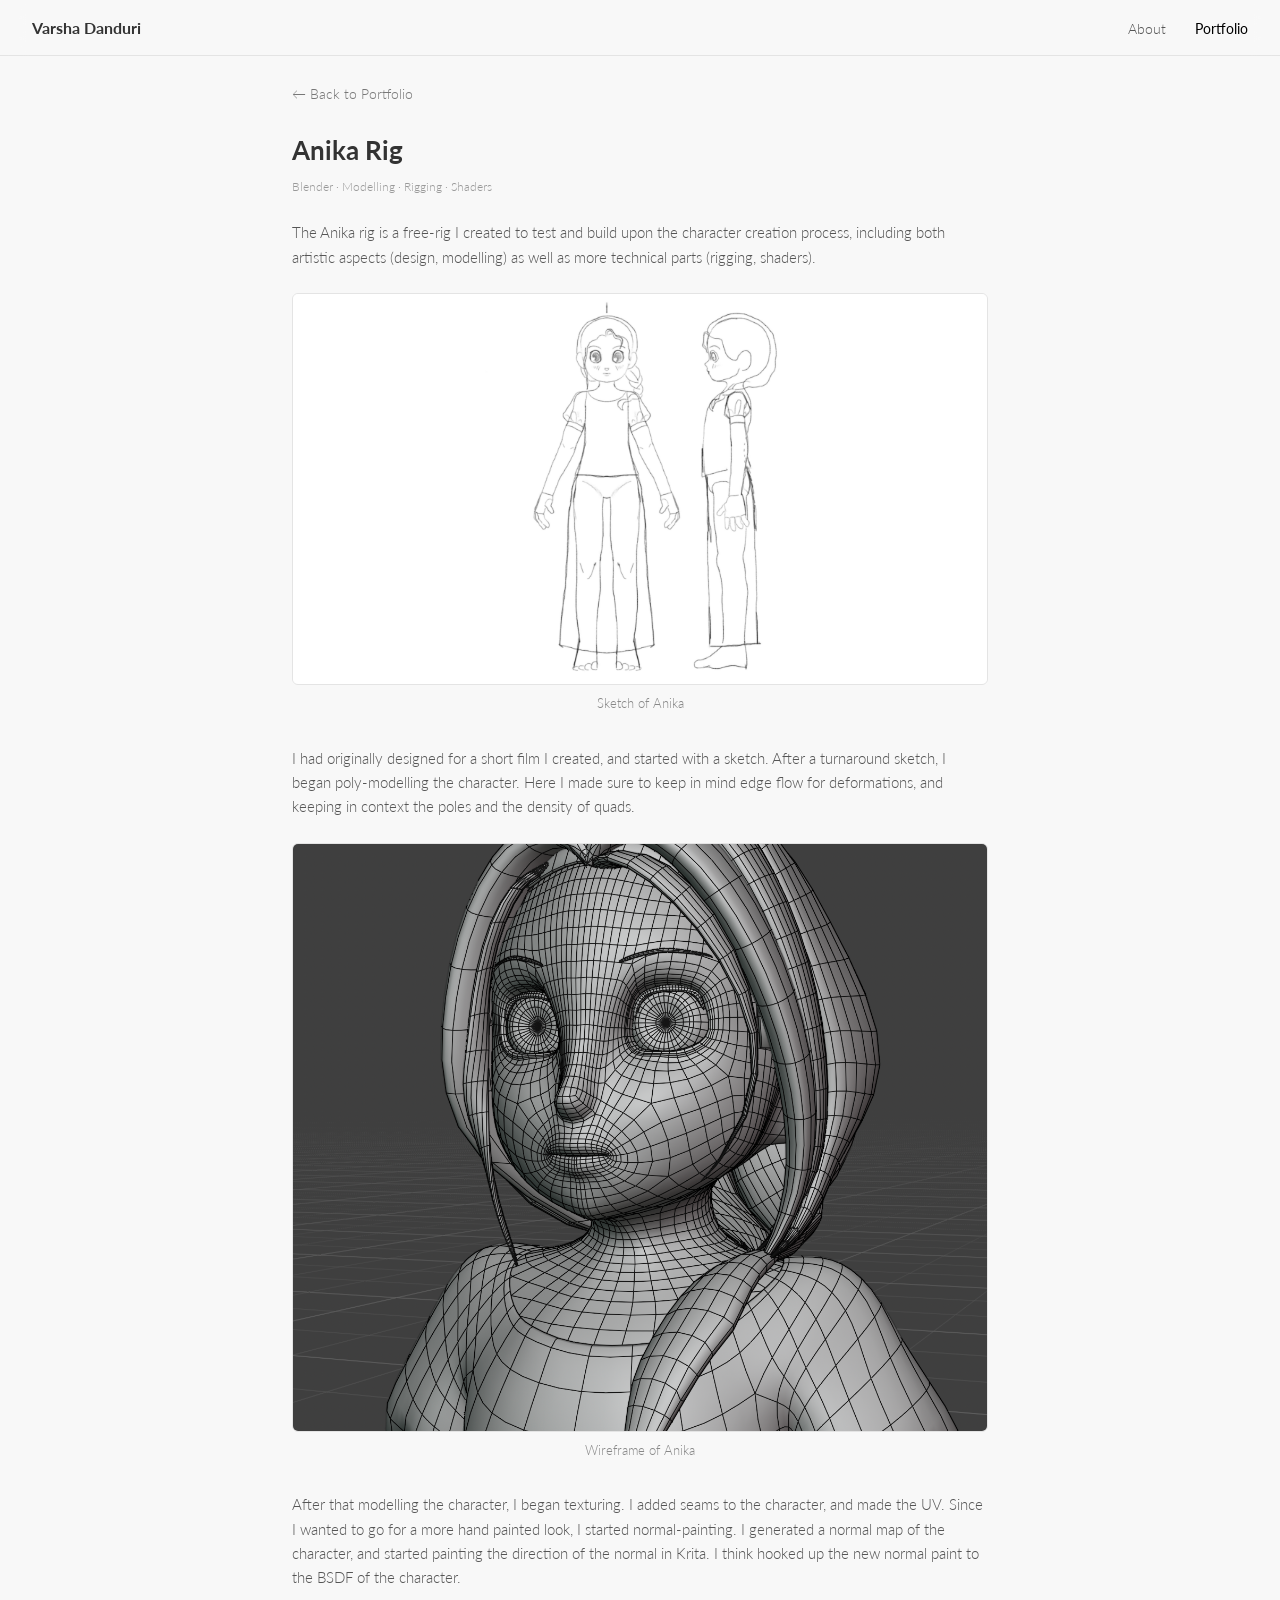
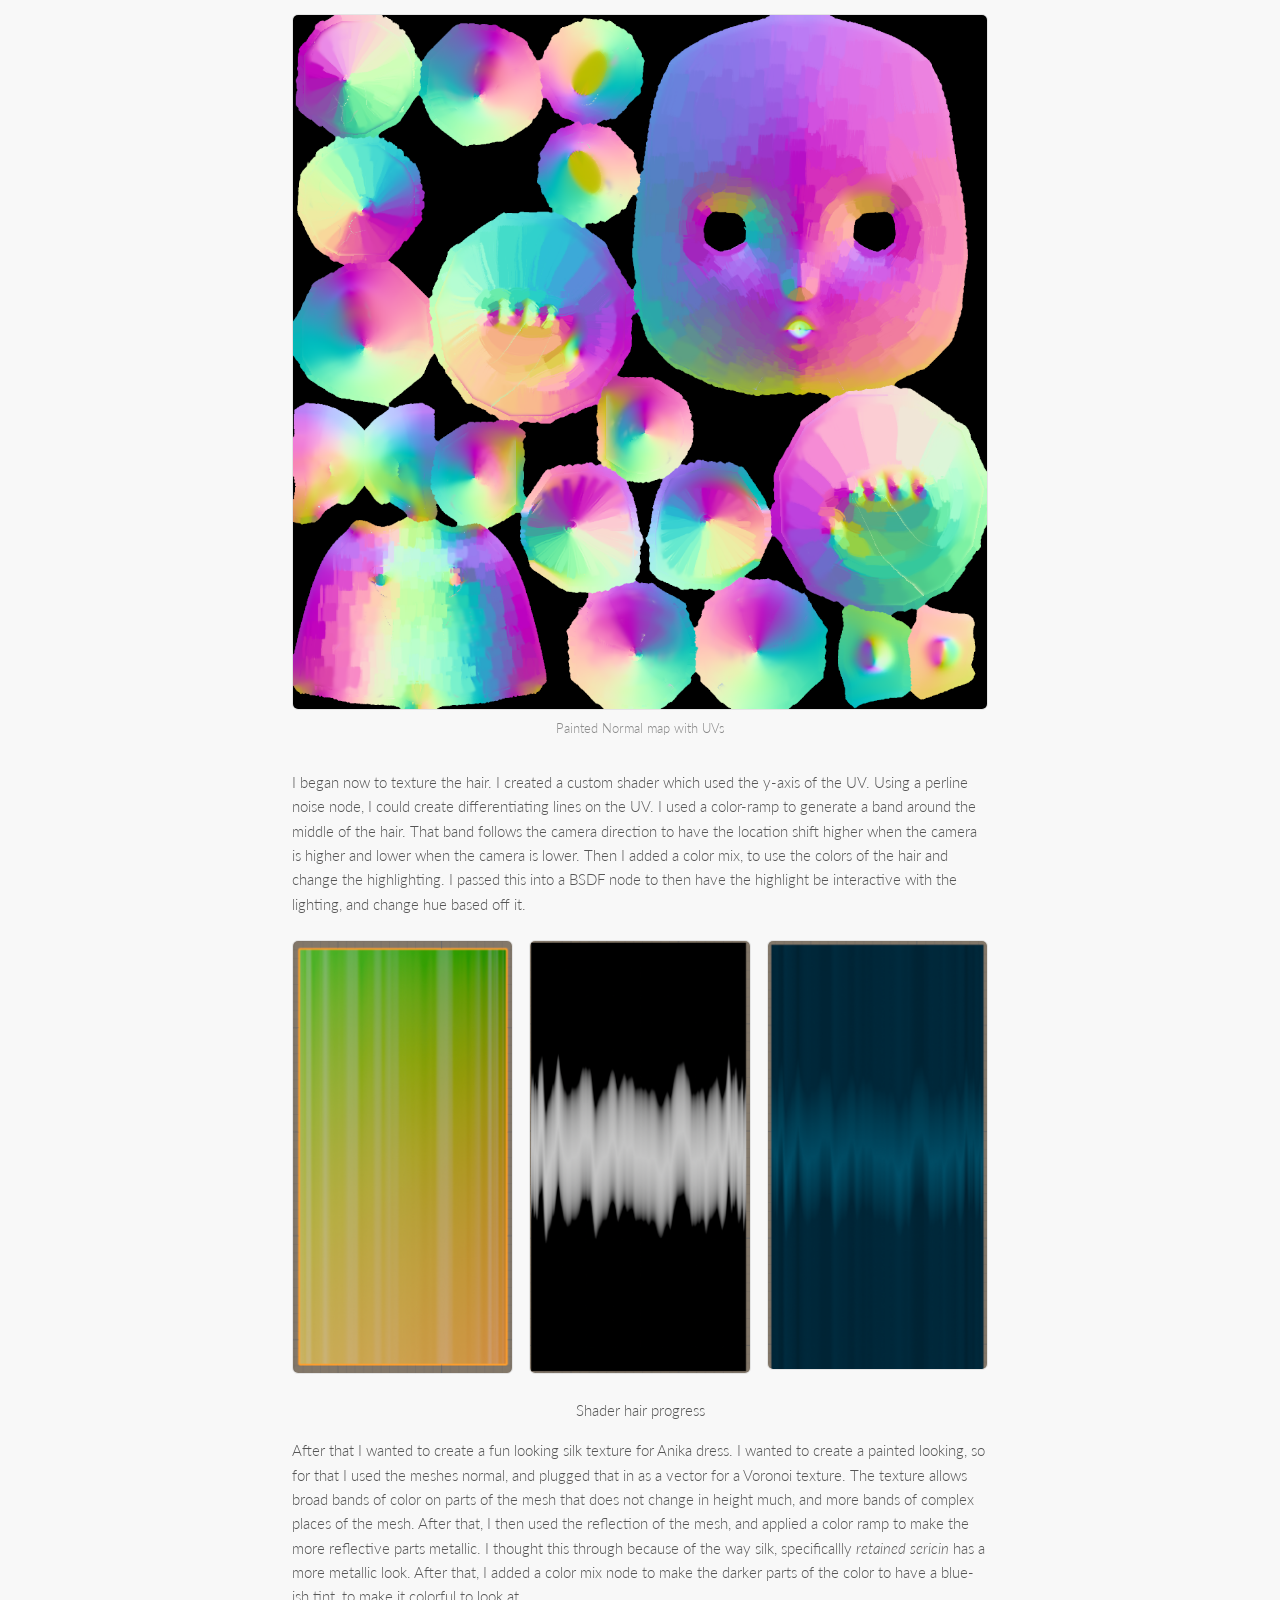
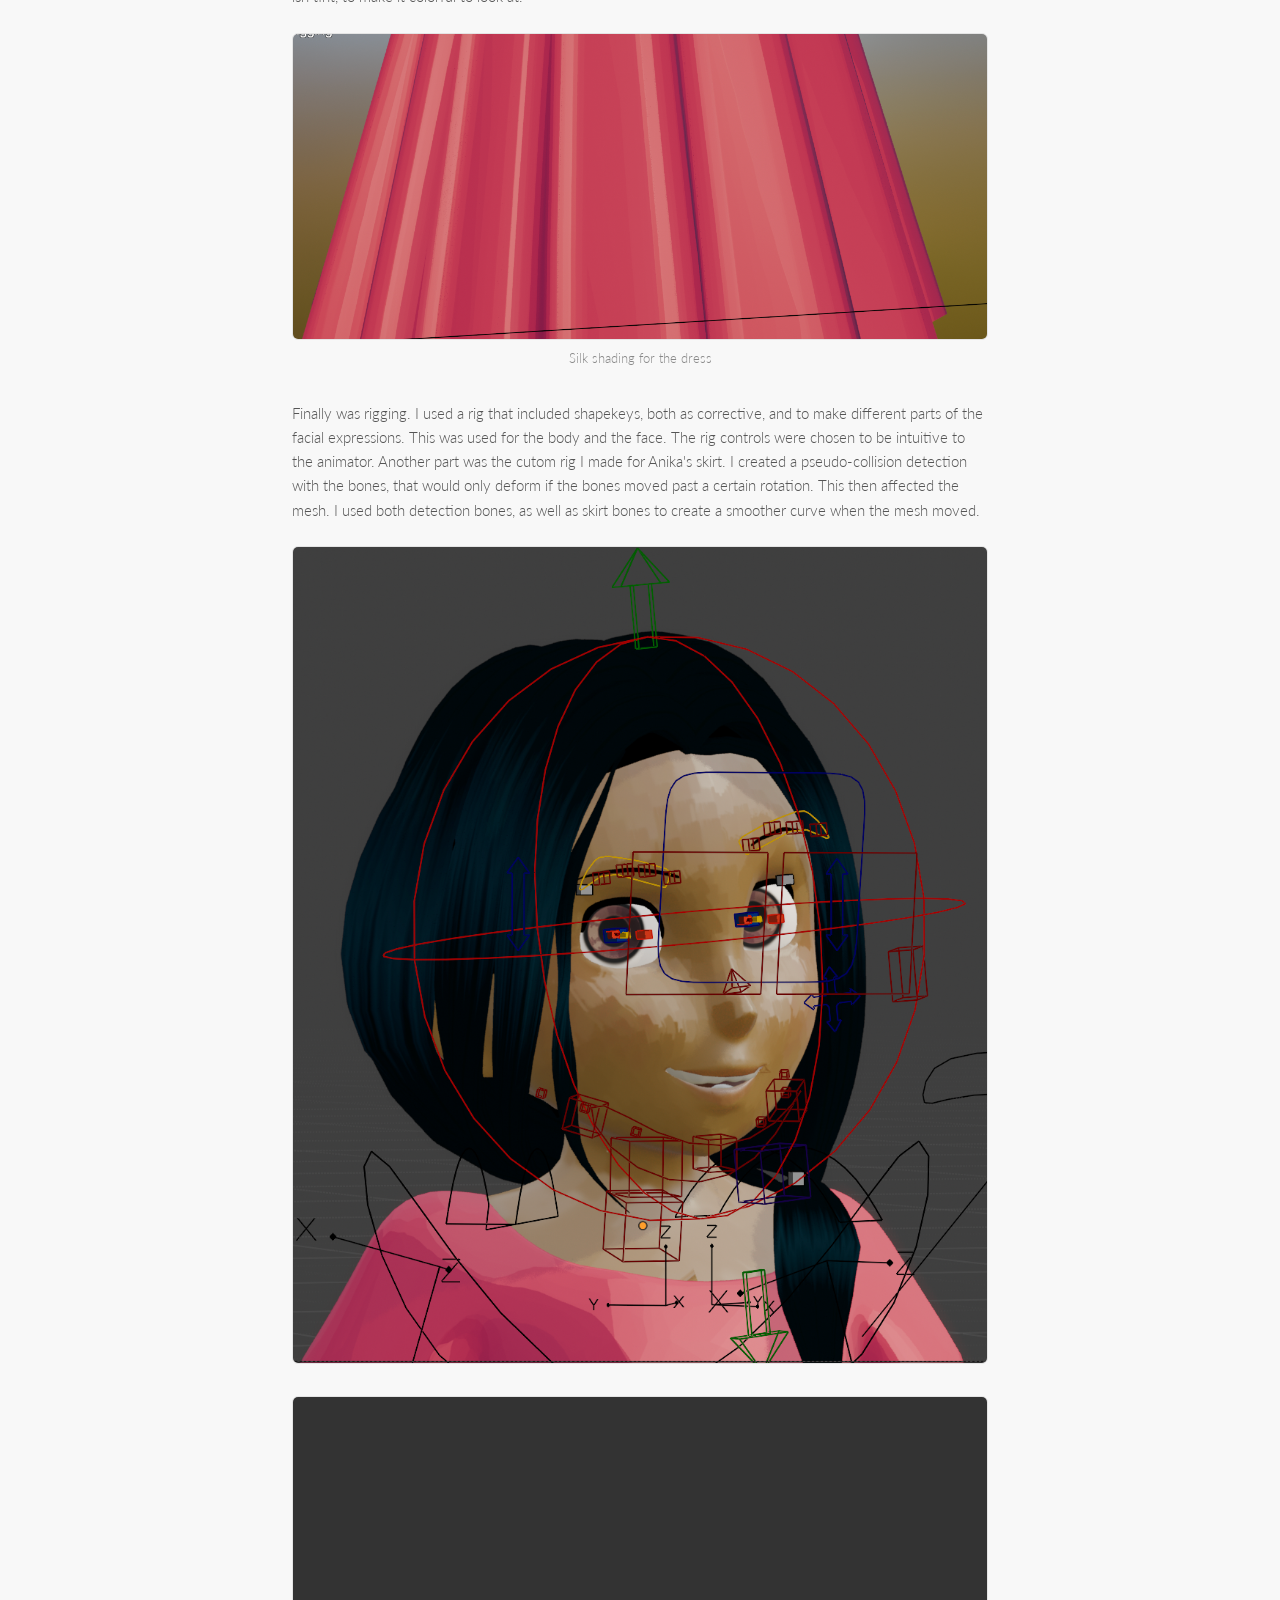
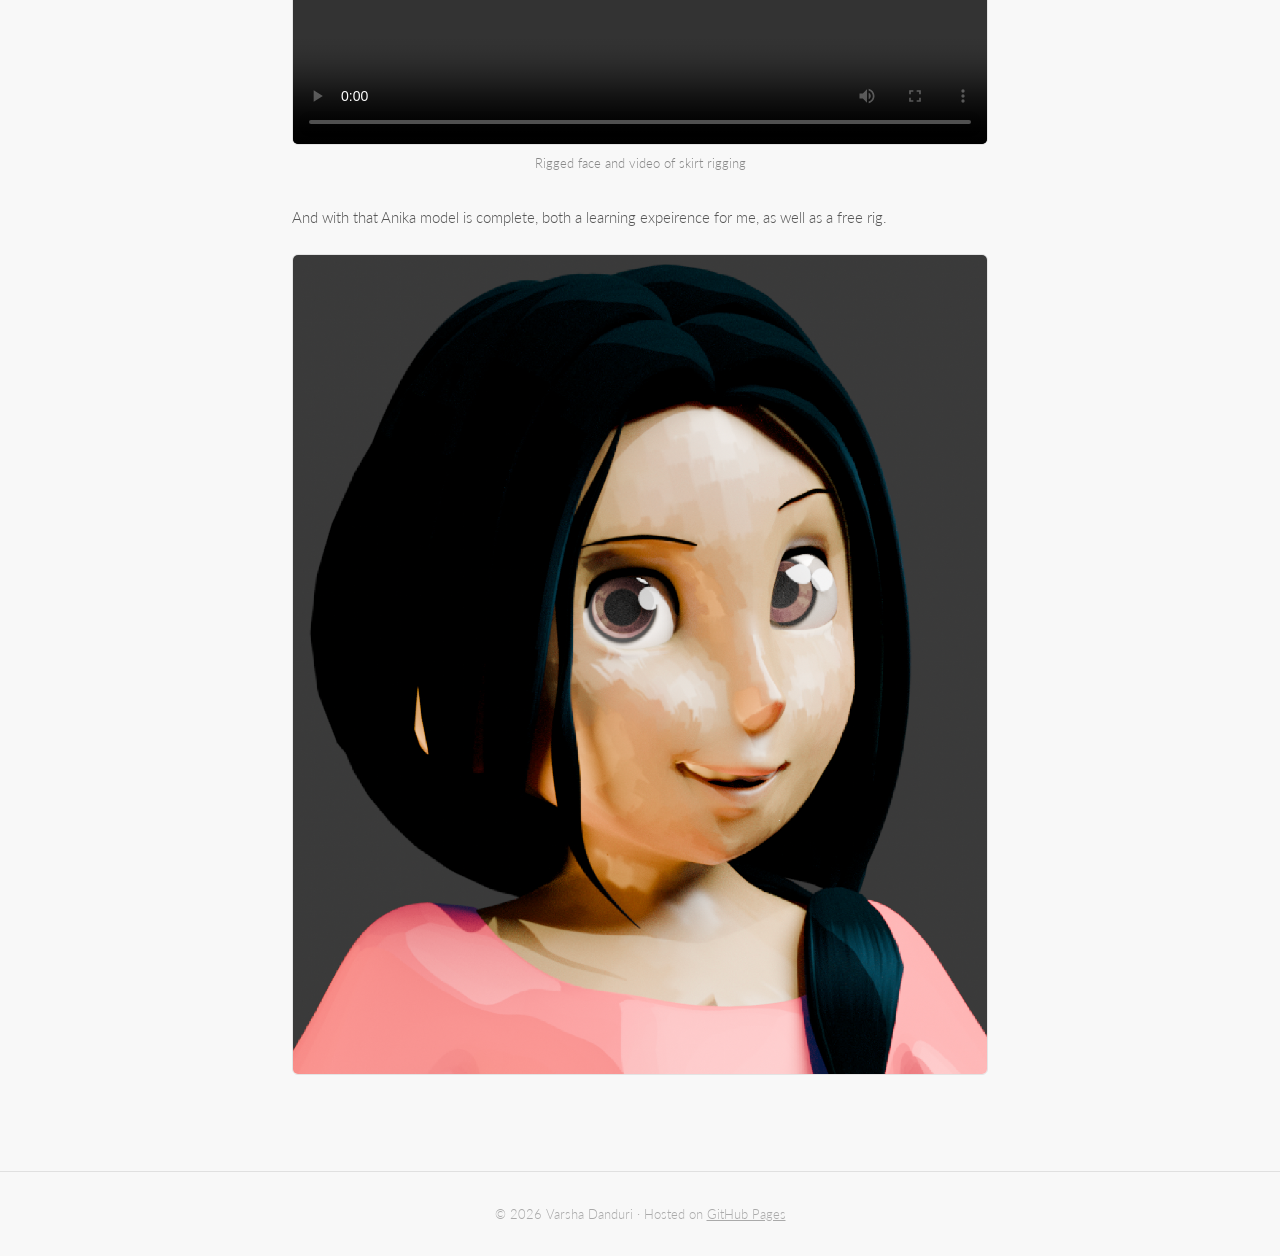
==== anika-rig.html @ ff1a7769 "added the styling plus pictures and videos" ====
<!DOCTYPE html>
<html lang="en">
<head>
  <meta charset="UTF-8" />
  <meta name="viewport" content="width=device-width, initial-scale=1.0" />
  <title>Anika Rig — Varsha Danduri</title>
  <link href="https://fonts.googleapis.com/css2?family=Lato:wght@300;400;700&display=swap" rel="stylesheet" />
  <link rel="stylesheet" href="styles.css" />
</head>
<body>

<nav>
  <a class="nav-name" href="index.html">Varsha Danduri</a>
  <ul class="nav-links">
    <li><a href="index.html#about">About</a></li>
    <li><a href="index.html#portfolio" class="active">Portfolio</a></li>
  </ul>
</nav>

<div class="container container--narrow">

  <a class="back-link" href="index.html#portfolio">← Back to Portfolio</a>

  <header class="project-header">
    <h1>Anika Rig</h1>
    <p class="project-tags">Blender · Modelling · Rigging · Shaders</p>
  </header>

  <article class="project-body">
    <p>
      The Anika rig is a free-rig I created to test and build upon the character creation process,
      including both artistic aspects (design, modelling) as well as more technical parts (rigging, shaders).
    </p>

    <figure>
      <img src="assets/anika-rig/lead-character-turnaround.png" alt="Turnaround sketch of Anika" />
      <figcaption>Sketch of Anika</figcaption>
    </figure>

    <p>
      I had originally designed for a short film I created, and started with a sketch. After a turnaround sketch,
      I began poly-modelling the character. Here I made sure to keep in mind edge flow for deformations, and keeping
      in context the poles and the density of quads.
    </p>

    <figure>
      <img src="assets/anika-rig/topology.png" alt="Wireframe topology of Anika" />
      <figcaption>Wireframe of Anika</figcaption>
    </figure>

    <p>
      After that modelling the character, I began texturing. I added seams to the character, and made the UV. Since I wanted
      to go for a more hand painted look, I started normal-painting. I generated a normal map of the character, and
      started painting the direction of the normal in Krita. I think hooked up the new normal paint to the BSDF of the character.
    </p>

    <figure>
      <img src="assets/anika-rig/New_Normal_Body.png" alt="Painted normal map with UVs" />
      <figcaption>Painted Normal map with UVs</figcaption>
    </figure>

    <p>
      I began now to texture the hair. I created a custom shader which used the y-axis of the UV. Using a perline noise node,
      I could create differentiating lines on the UV. I used a color-ramp to generate a band around the middle of the hair.
      That band follows the camera direction to have the location shift higher when the camera is higher and lower when the
      camera is lower. Then I added a color mix, to use the colors of the hair and change the highlighting. I passed this into
      a BSDF node to then have the highlight be interactive with the lighting, and change hue based off it.
    </p>

    <div class="figure-row">
      <figure>
        <img src="assets/anika-rig/uv-hair.png" alt="Hair UV shader step" />
      </figure>
      <figure>
        <img src="assets/anika-rig/band-hair.png" alt="Hair band shader step" />
      </figure>
      <figure>
        <img src="assets/anika-rig/final-hair.png" alt="Final hair shader" />
      </figure>
    </div>
    <p class="figure-group-caption">Shader hair progress</p>

    <p>
      After that I wanted to create a fun looking silk texture for Anika dress. I wanted to create a painted looking, so for
      that I used the meshes normal, and plugged that in as a vector for a Voronoi texture. The texture allows broad bands
      of color on parts of the mesh that does not change in height much, and more bands of complex places of the mesh. After
      that, I then used the reflection of the mesh, and applied a color ramp to make the more reflective parts metallic.
      I thought this through because of the way silk, specificallly <em>retained sericin</em> has a more metallic look. After
      that, I added a color mix node to make the darker parts of the color to have a blue-ish tint, to make it colorful to look at.
    </p>

    <figure>
      <img src="assets/anika-rig/silk-shader.png" alt="Silk shader for the dress" />
      <figcaption>Silk shading for the dress</figcaption>
    </figure>

    <p>
      Finally was rigging. I used a rig that included shapekeys, both as corrective, and to make different parts of the facial
      expressions. This was used for the body and the face. The rig controls were chosen to be intuitive to the animator.
      Another part was the cutom rig I made for Anika's skirt. I created a pseudo-collision detection with the bones, that
      would only deform if the bones moved past a certain rotation. This then affected the mesh. I used both detection bones,
      as well as skirt bones to create a smoother curve when the mesh moved.
    </p>

    <figure>
      <img src="assets/anika-rig/rigged-character.png" alt="Rigged character with facial controls" />
    </figure>

    <figure>
      <video src="assets/anika-rig/skirt-bone-rig.mp4" controls playsinline></video>
      <figcaption>Rigged face and video of skirt rigging</figcaption>
    </figure>

    <p>
      And with that Anika model is complete, both a learning expeirence for me, as well as a free rig.
    </p>

    <figure>
      <img src="assets/anika-rig/rendered-character.png" alt="Final rendered character" />
    </figure>
  </article>

</div>

<footer>
  © 2026 Varsha Danduri · Hosted on <a href="https://pages.github.com">GitHub Pages</a>
</footer>

</body>
</html>
---- styles.css ----
* { box-sizing: border-box; margin: 0; padding: 0; }

html { scroll-behavior: smooth; }

body {
  font-family: 'Lato', sans-serif;
  font-weight: 300;
  background: #f8f8f8;
  color: #333;
  font-size: 16px;
  line-height: 1.6;
}

/* NAV */
nav {
  background: rgba(248, 248, 248, 0.7);
  backdrop-filter: blur(12px);
  -webkit-backdrop-filter: blur(12px);
  border-bottom: 1px solid rgba(0,0,0,0.08);
  padding: 0 2rem;
  display: flex;
  align-items: center;
  justify-content: space-between;
  height: 56px;
  position: fixed;
  top: 0;
  left: 0;
  right: 0;
  z-index: 10;
}

.nav-name {
  font-weight: 700;
  font-size: 1rem;
  color: #333;
  text-decoration: none;
}

.nav-links {
  list-style: none;
  display: flex;
  gap: 1.8rem;
}

.nav-links a {
  text-decoration: none;
  color: #555;
  font-size: 0.9rem;
}

.nav-links a:hover { color: #000; }
.nav-links a.active { color: #000; font-weight: 400; }

/* MAIN LAYOUT */
.container {
  max-width: 900px;
  margin: 0 auto;
  padding: 5rem 2rem 4rem;
}

.container--narrow {
  max-width: 760px;
}

/* ABOUT */
.about {
  display: flex;
  gap: 2.5rem;
  align-items: flex-start;
  margin-bottom: 4rem;
  padding-top: 2rem;
}

.about-placeholder {
  width: 130px;
  height: 130px;
  border-radius: 50%;
  background: #ddd;
  flex-shrink: 0;
  display: flex;
  align-items: center;
  justify-content: center;
  color: #999;
  font-size: 0.75rem;
  text-align: center;
}

.about-text h1 {
  font-size: 1.6rem;
  font-weight: 700;
  margin-bottom: 0.6rem;
}

.about-text p {
  color: #555;
  font-size: 0.95rem;
  margin-bottom: 0.5rem;
}

.social-links {
  margin-top: 0.8rem;
  display: flex;
  gap: 0.8rem;
}

.social-links a {
  color: #555;
  font-size: 0.85rem;
  text-decoration: none;
  border-bottom: 1px solid #ccc;
}

.social-links a:hover { color: #000; border-color: #000; }

/* SECTION */
h2 {
  font-size: 1.1rem;
  font-weight: 700;
  color: #333;
  border-bottom: 1px solid #e0e0e0;
  padding-bottom: 0.4rem;
  margin-bottom: 1.5rem;
}

/* PROJECT GRID */
.projects {
  display: grid;
  grid-template-columns: repeat(auto-fill, minmax(250px, 1fr));
  gap: 1.4rem;
  margin-bottom: 5rem;
}

.project-card {
  background: #fff;
  border: 1px solid #e4e4e4;
  border-radius: 6px;
  overflow: hidden;
  text-decoration: none;
  color: inherit;
  display: block;
  transition: box-shadow 0.15s;
}

.project-card:hover {
  box-shadow: 0 2px 12px rgba(0,0,0,0.1);
}

.project-thumb {
  width: 100%;
  aspect-ratio: 16/9;
  object-fit: cover;
  display: block;
}

.project-thumb-placeholder {
  width: 100%;
  aspect-ratio: 16/9;
  background: #e8e8e8;
  display: flex;
  align-items: center;
  justify-content: center;
}

.project-thumb-placeholder span {
  font-size: 0.75rem;
  color: #aaa;
}

.project-info {
  padding: 0.9rem 1rem;
}

.project-name {
  font-size: 0.9rem;
  font-weight: 700;
  color: #222;
  margin-bottom: 0.2rem;
}

.project-subtitle {
  font-size: 0.8rem;
  color: #777;
  margin-bottom: 0.5rem;
}

.project-tags {
  font-size: 0.75rem;
  color: #999;
  font-style: italic;
}

/* PROJECT DETAIL PAGE */
.back-link {
  display: inline-block;
  font-size: 0.85rem;
  color: #777;
  text-decoration: none;
  margin-bottom: 1.5rem;
}

.back-link:hover { color: #000; }

.project-header h1 {
  font-size: 1.6rem;
  font-weight: 700;
  margin-bottom: 0.4rem;
}

.project-header .project-tags {
  font-style: normal;
  margin-bottom: 1.5rem;
}

.project-body p {
  color: #555;
  font-size: 0.95rem;
  margin-bottom: 1rem;
}

.project-body em {
  font-style: italic;
}

figure {
  margin: 1.5rem 0 2rem;
}

figure img,
figure video {
  width: 100%;
  border-radius: 6px;
  border: 1px solid #e4e4e4;
  display: block;
  background: #fff;
}

figure figcaption {
  font-size: 0.8rem;
  color: #888;
  margin-top: 0.5rem;
  text-align: center;
}

.figure-row {
  display: grid;
  grid-template-columns: repeat(auto-fit, minmax(180px, 1fr));
  gap: 1rem;
  margin: 1.5rem 0 2rem;
}

.figure-row figure {
  margin: 0;
}

.figure-group-caption {
  text-align: center;
  font-size: 0.8rem;
  color: #888;
  margin-top: -0.5rem;
  margin-bottom: 2rem;
}

.project-body a {
  color: #555;
  text-decoration: none;
  border-bottom: 1px solid #ccc;
}

.project-body a:hover {
  color: #000;
  border-color: #000;
}

.project-body h3 {
  font-size: 1rem;
  font-weight: 700;
  color: #333;
  margin: 2rem 0 0.75rem;
}

.project-body pre {
  background: #fff;
  border: 1px solid #e4e4e4;
  border-radius: 6px;
  padding: 1rem;
  overflow-x: auto;
  margin: 1rem 0 1.5rem;
  font-size: 0.78rem;
  line-height: 1.5;
}

.project-body code {
  font-family: ui-monospace, SFMono-Regular, Menlo, Monaco, Consolas, monospace;
  color: #444;
}

/* FOOTER */
footer {
  text-align: center;
  padding: 2rem;
  font-size: 0.8rem;
  color: #aaa;
  border-top: 1px solid #e0e0e0;
}

footer a {
  color: #aaa;
}
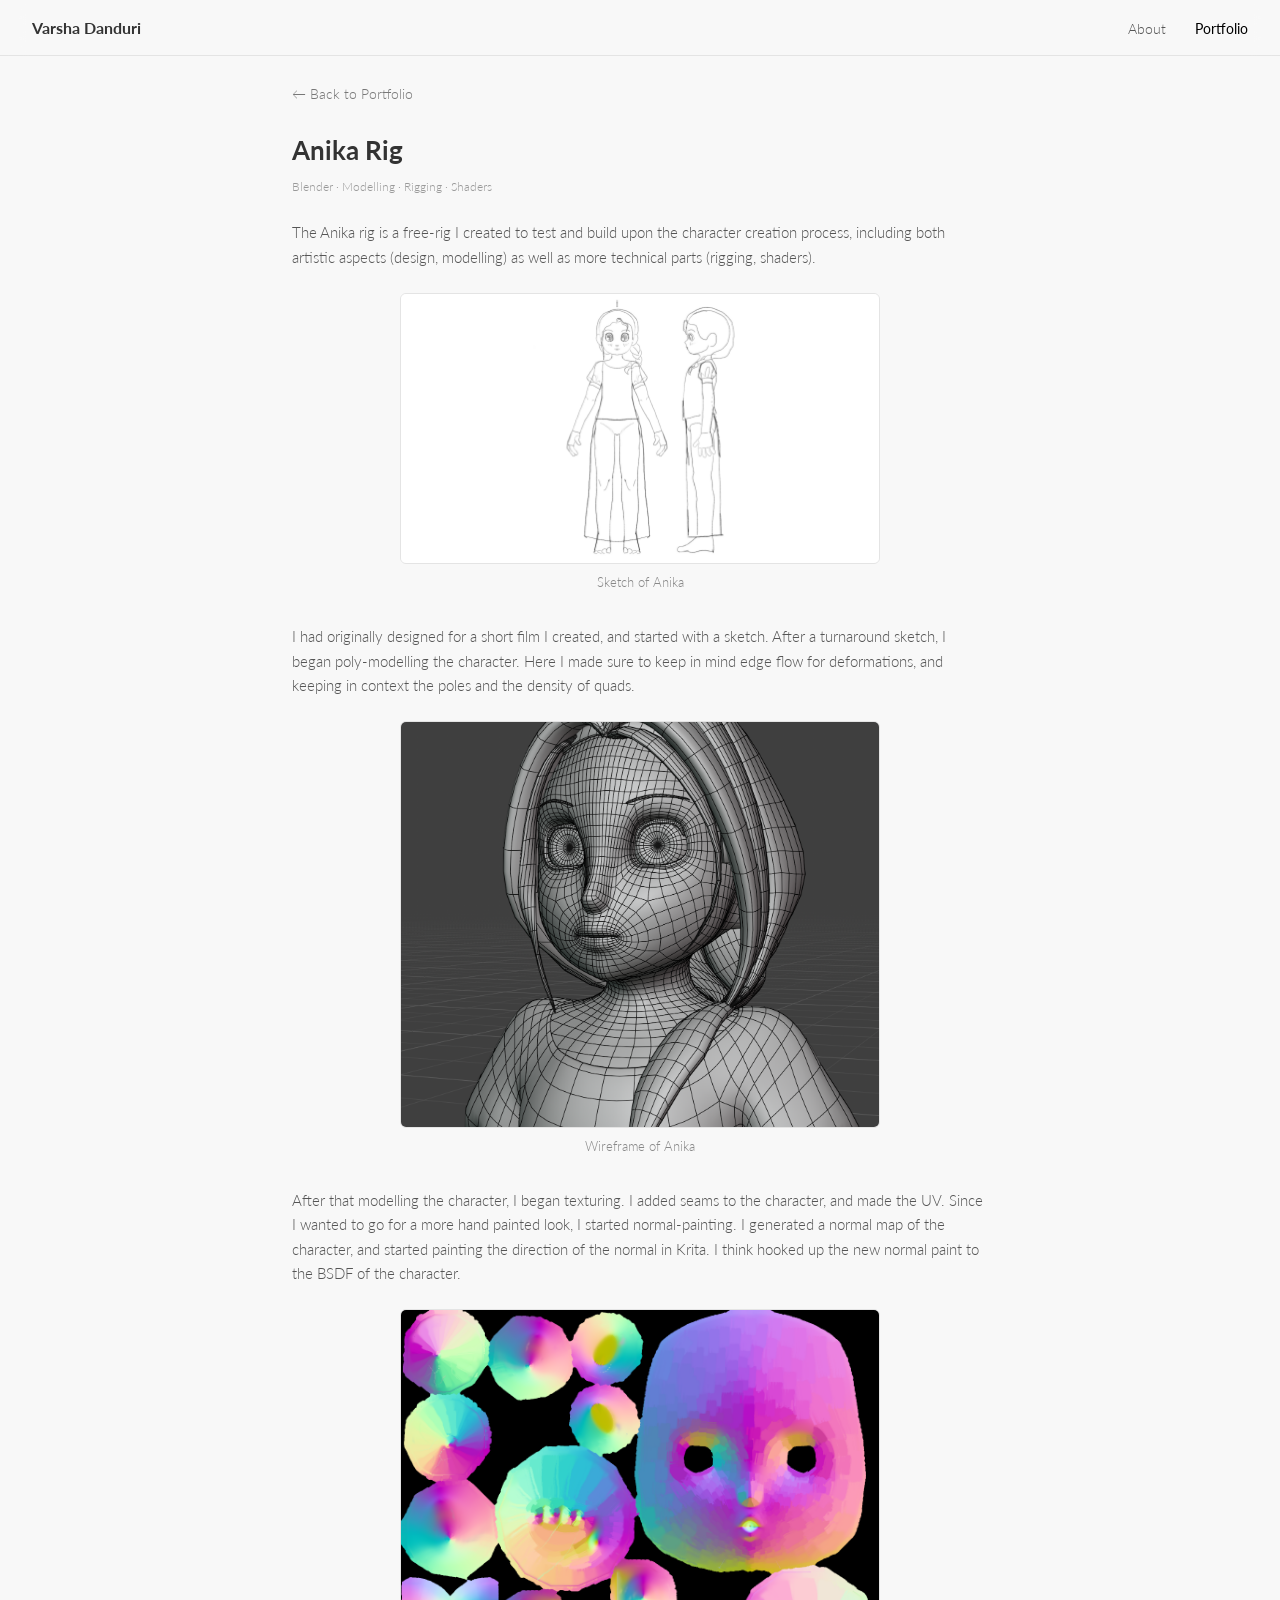
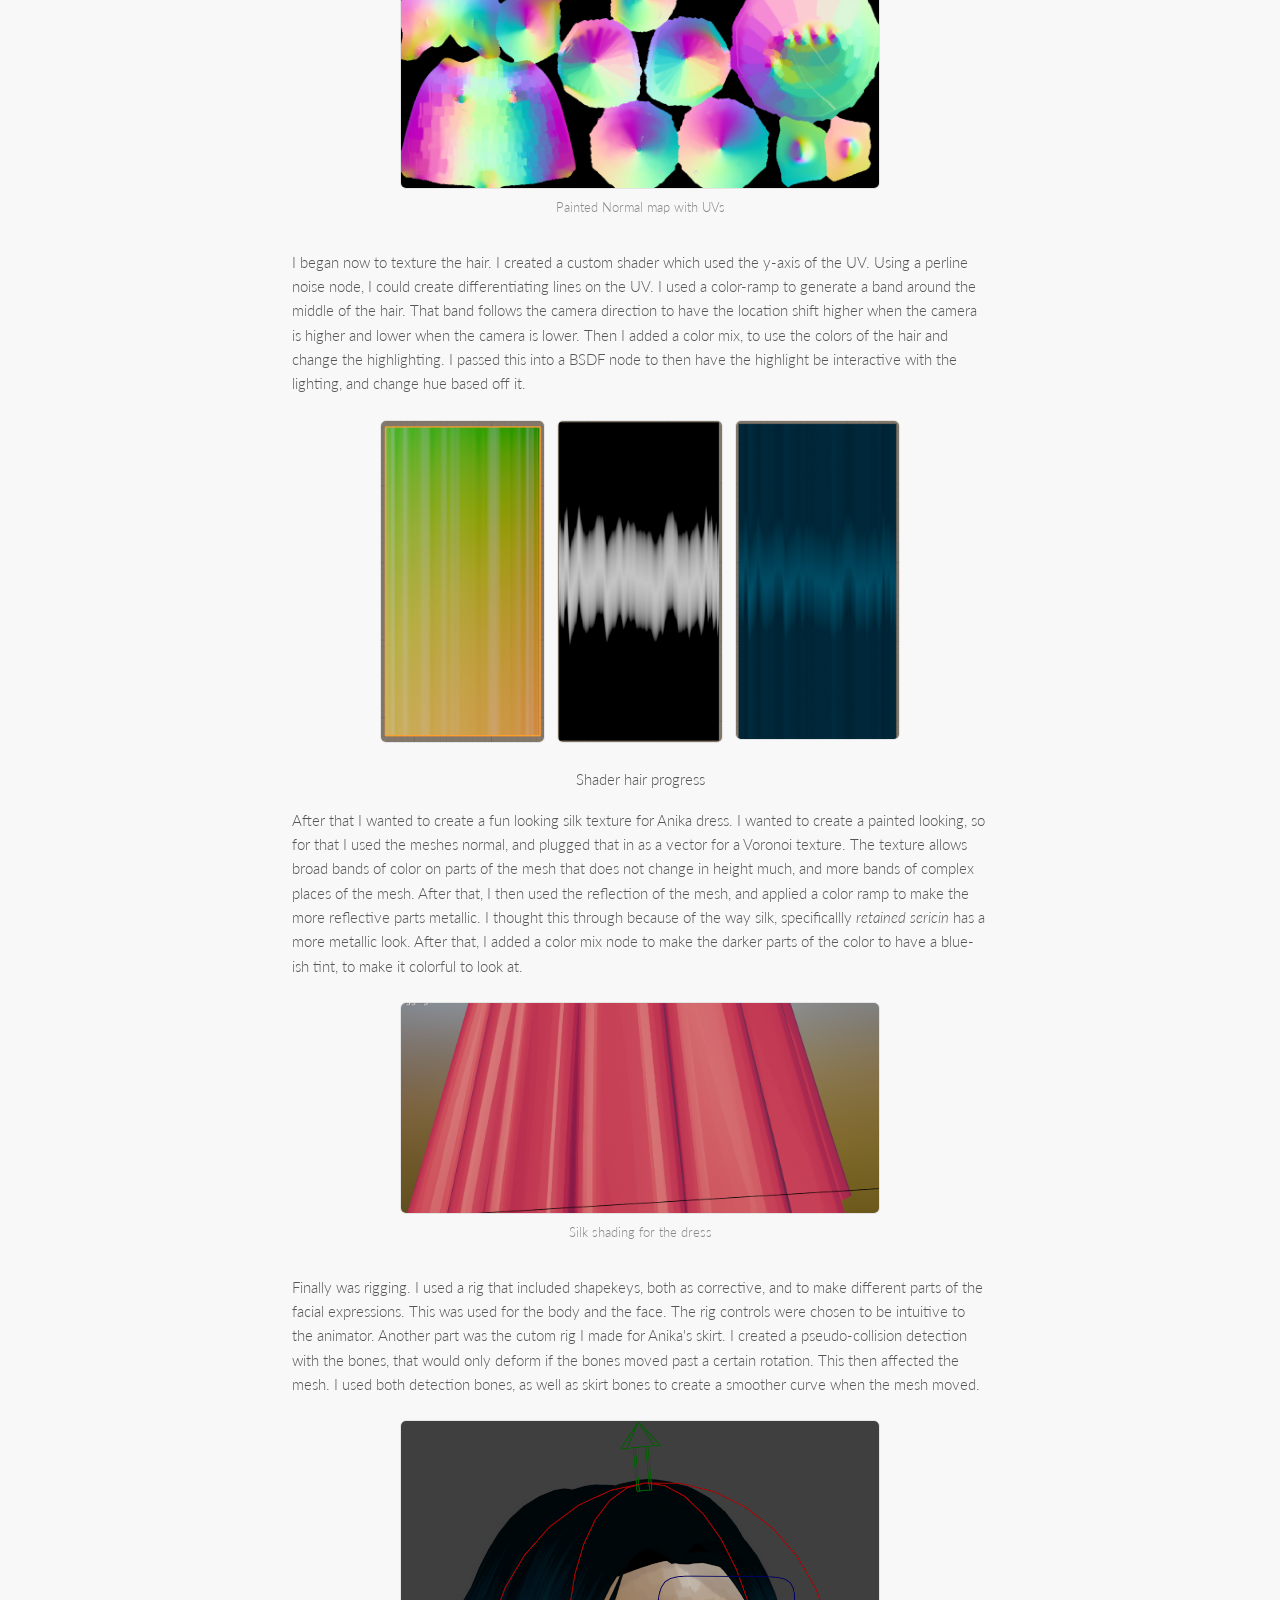
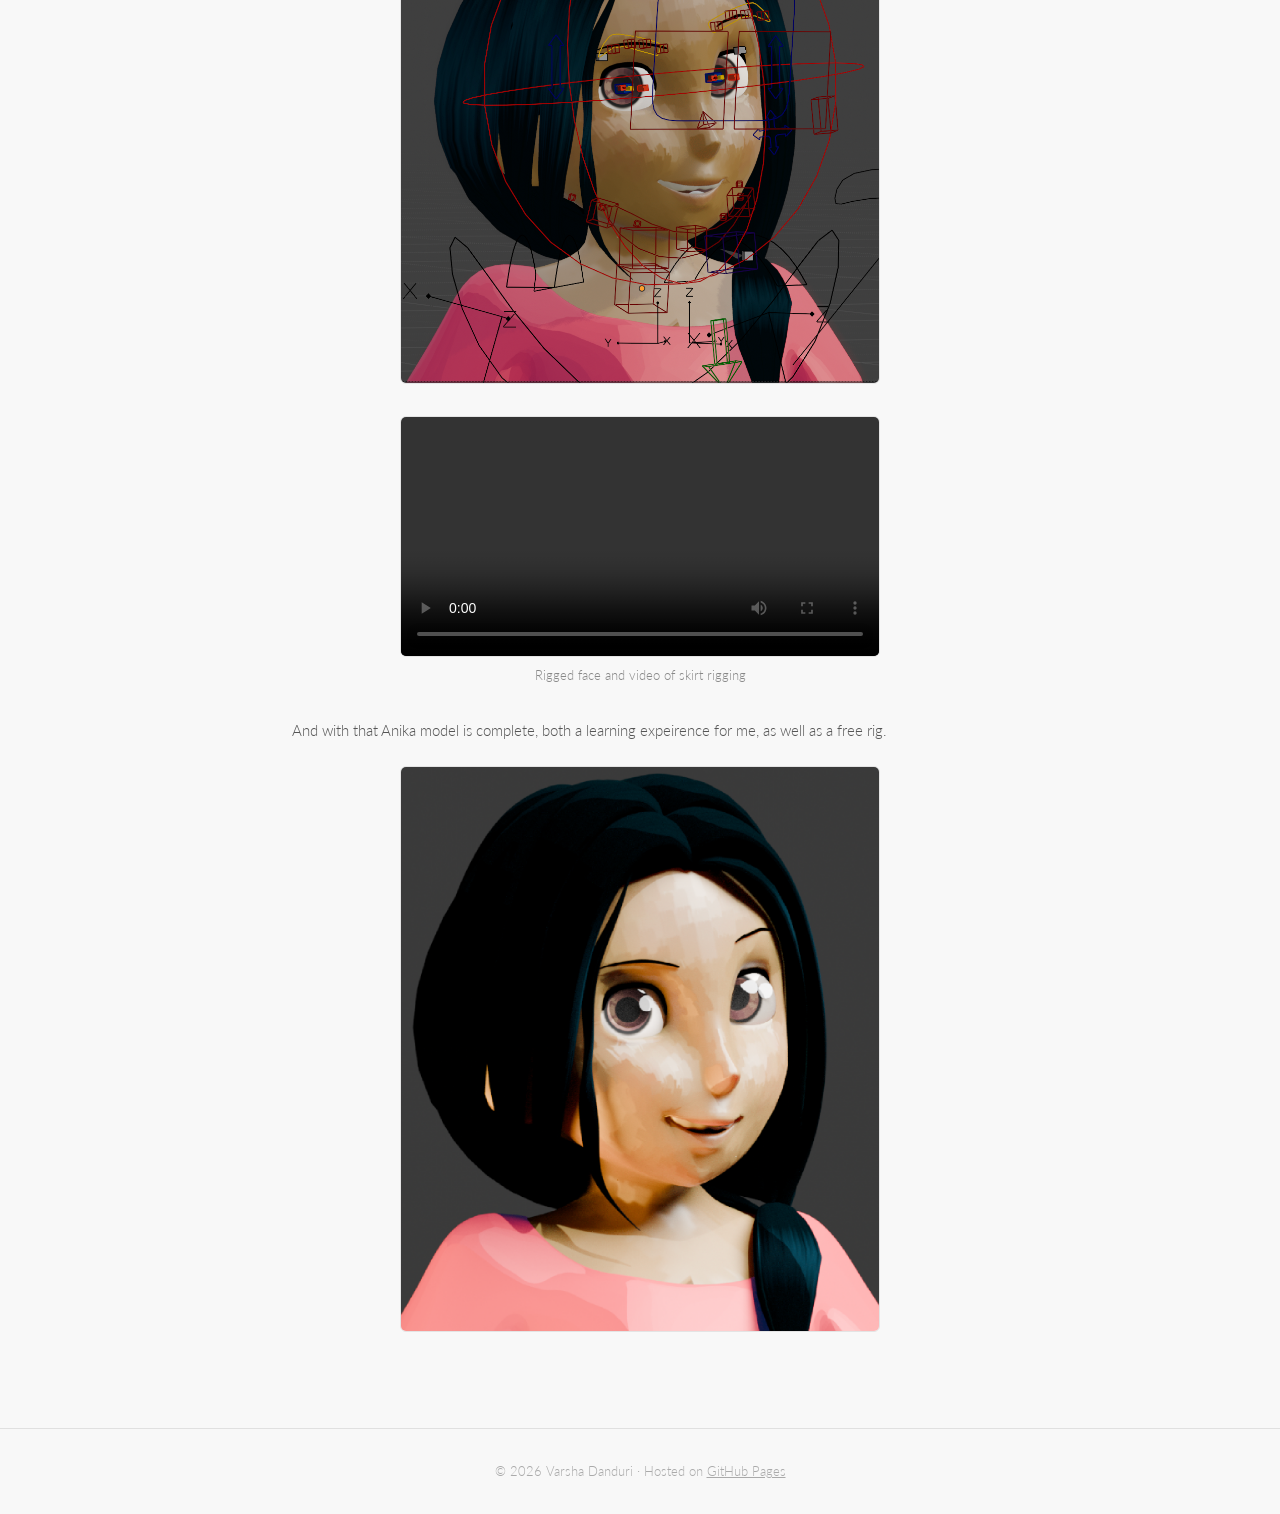
==== commit 82ee42da: "Added other projects." ====
--- a/anika-rig.html
+++ b/anika-rig.html
@@ -3,7 +3,7 @@
 <head>
   <meta charset="UTF-8" />
   <meta name="viewport" content="width=device-width, initial-scale=1.0" />
-  <title>Anika Rig — Varsha Danduri</title>
+  <title>Anika Rig: Varsha Danduri</title>
   <link href="https://fonts.googleapis.com/css2?family=Lato:wght@300;400;700&display=swap" rel="stylesheet" />
   <link rel="stylesheet" href="styles.css" />
 </head>
@@ -19,7 +19,7 @@
 
 <div class="container container--narrow">
 
-  <a class="back-link" href="index.html#portfolio">← Back to Portfolio</a>
+  <a class="back-link" href="index.html#graphics">← Back to Portfolio</a>
 
   <header class="project-header">
     <h1>Anika Rig</h1>
--- a/styles.css
+++ b/styles.css
@@ -122,6 +122,10 @@
   margin-bottom: 1.5rem;
 }
 
+#ml h2 {
+  margin-top: 1rem;
+}
+
 /* PROJECT GRID */
 .projects {
   display: grid;
@@ -221,12 +225,13 @@
   font-style: italic;
 }
 
-figure {
-  margin: 1.5rem 0 2rem;
-}
-
-figure img,
-figure video {
+.project-body figure {
+  margin: 1.5rem auto 2rem;
+  max-width: 480px;
+}
+
+.project-body figure img,
+.project-body figure video {
   width: 100%;
   border-radius: 6px;
   border: 1px solid #e4e4e4;
@@ -234,22 +239,24 @@
   background: #fff;
 }
 
-figure figcaption {
+.project-body figure figcaption {
   font-size: 0.8rem;
   color: #888;
   margin-top: 0.5rem;
   text-align: center;
 }
 
-.figure-row {
+.project-body .figure-row {
   display: grid;
-  grid-template-columns: repeat(auto-fit, minmax(180px, 1fr));
-  gap: 1rem;
-  margin: 1.5rem 0 2rem;
-}
-
-.figure-row figure {
+  grid-template-columns: repeat(auto-fit, minmax(130px, 1fr));
+  gap: 0.75rem;
+  margin: 1.5rem auto 2rem;
+  max-width: 520px;
+}
+
+.project-body .figure-row figure {
   margin: 0;
+  max-width: none;
 }
 
 .figure-group-caption {
@@ -258,6 +265,9 @@
   color: #888;
   margin-top: -0.5rem;
   margin-bottom: 2rem;
+  max-width: 520px;
+  margin-left: auto;
+  margin-right: auto;
 }
 
 .project-body a {
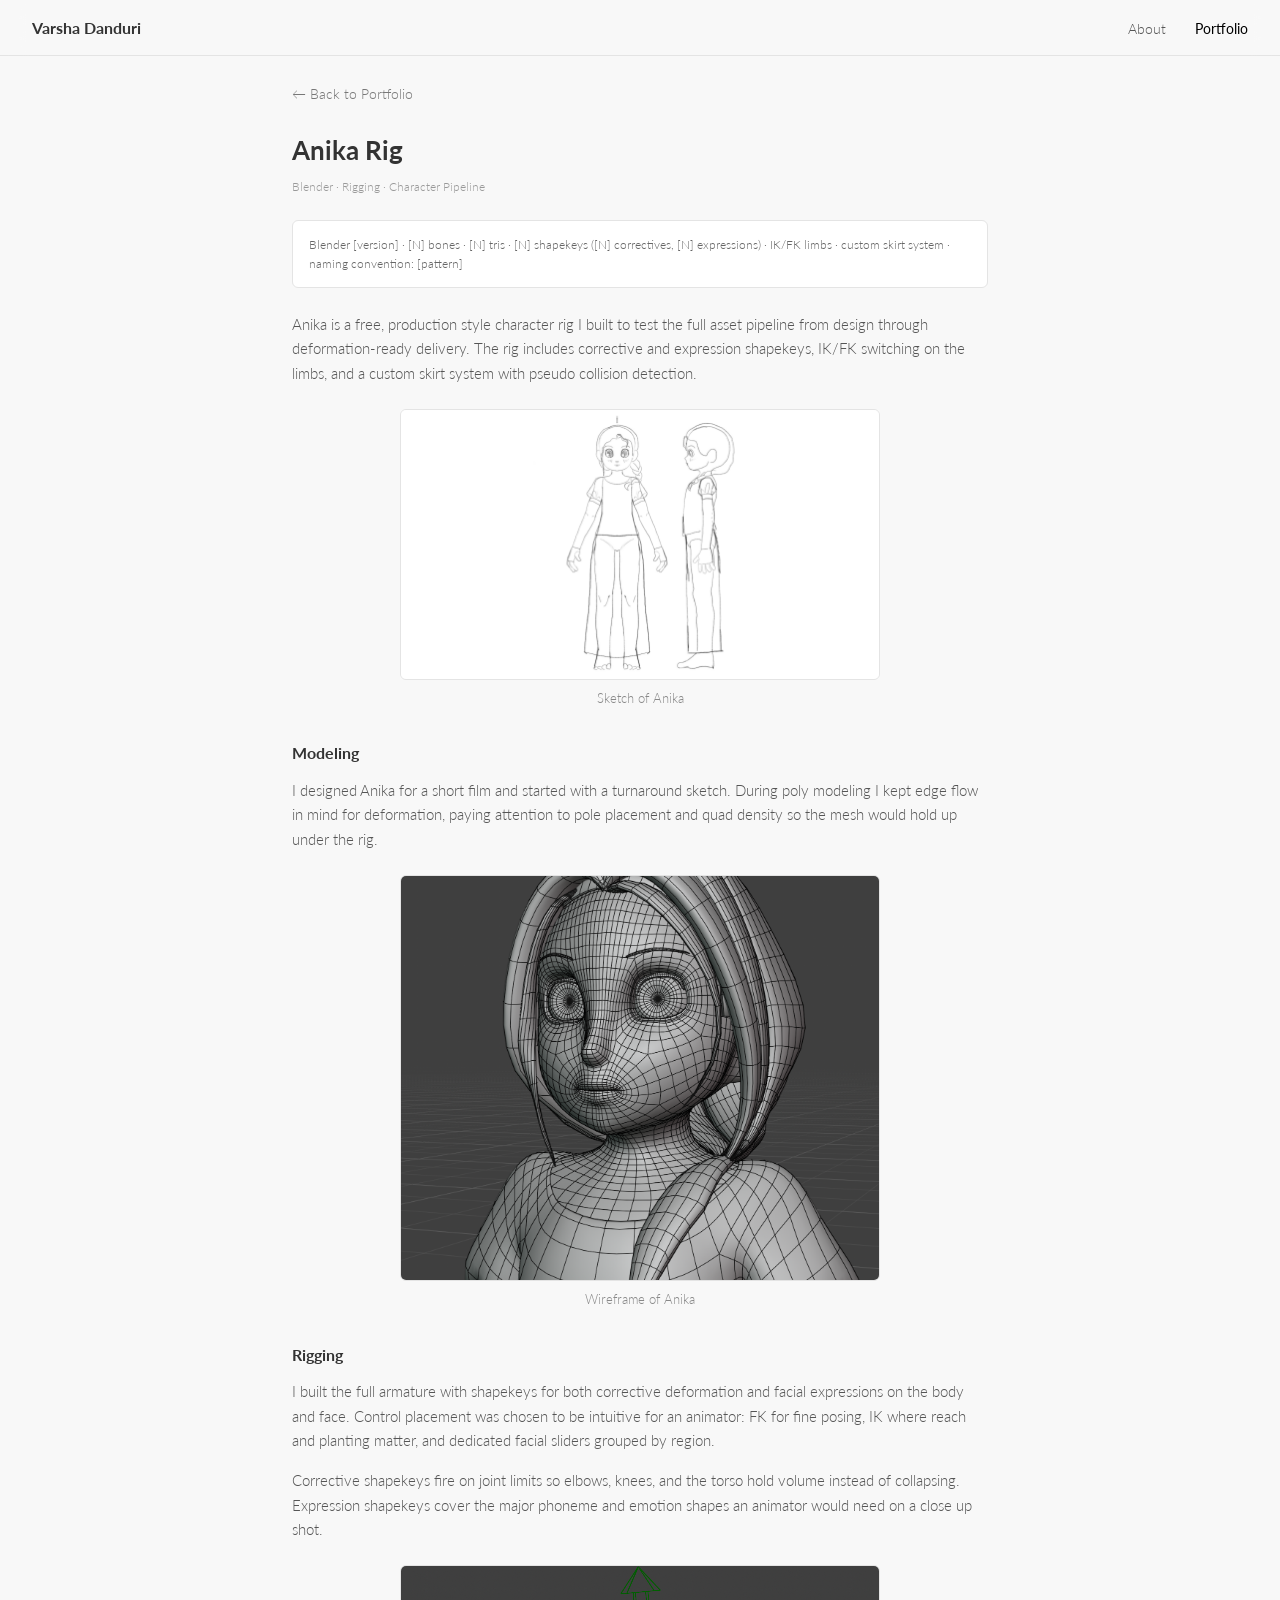
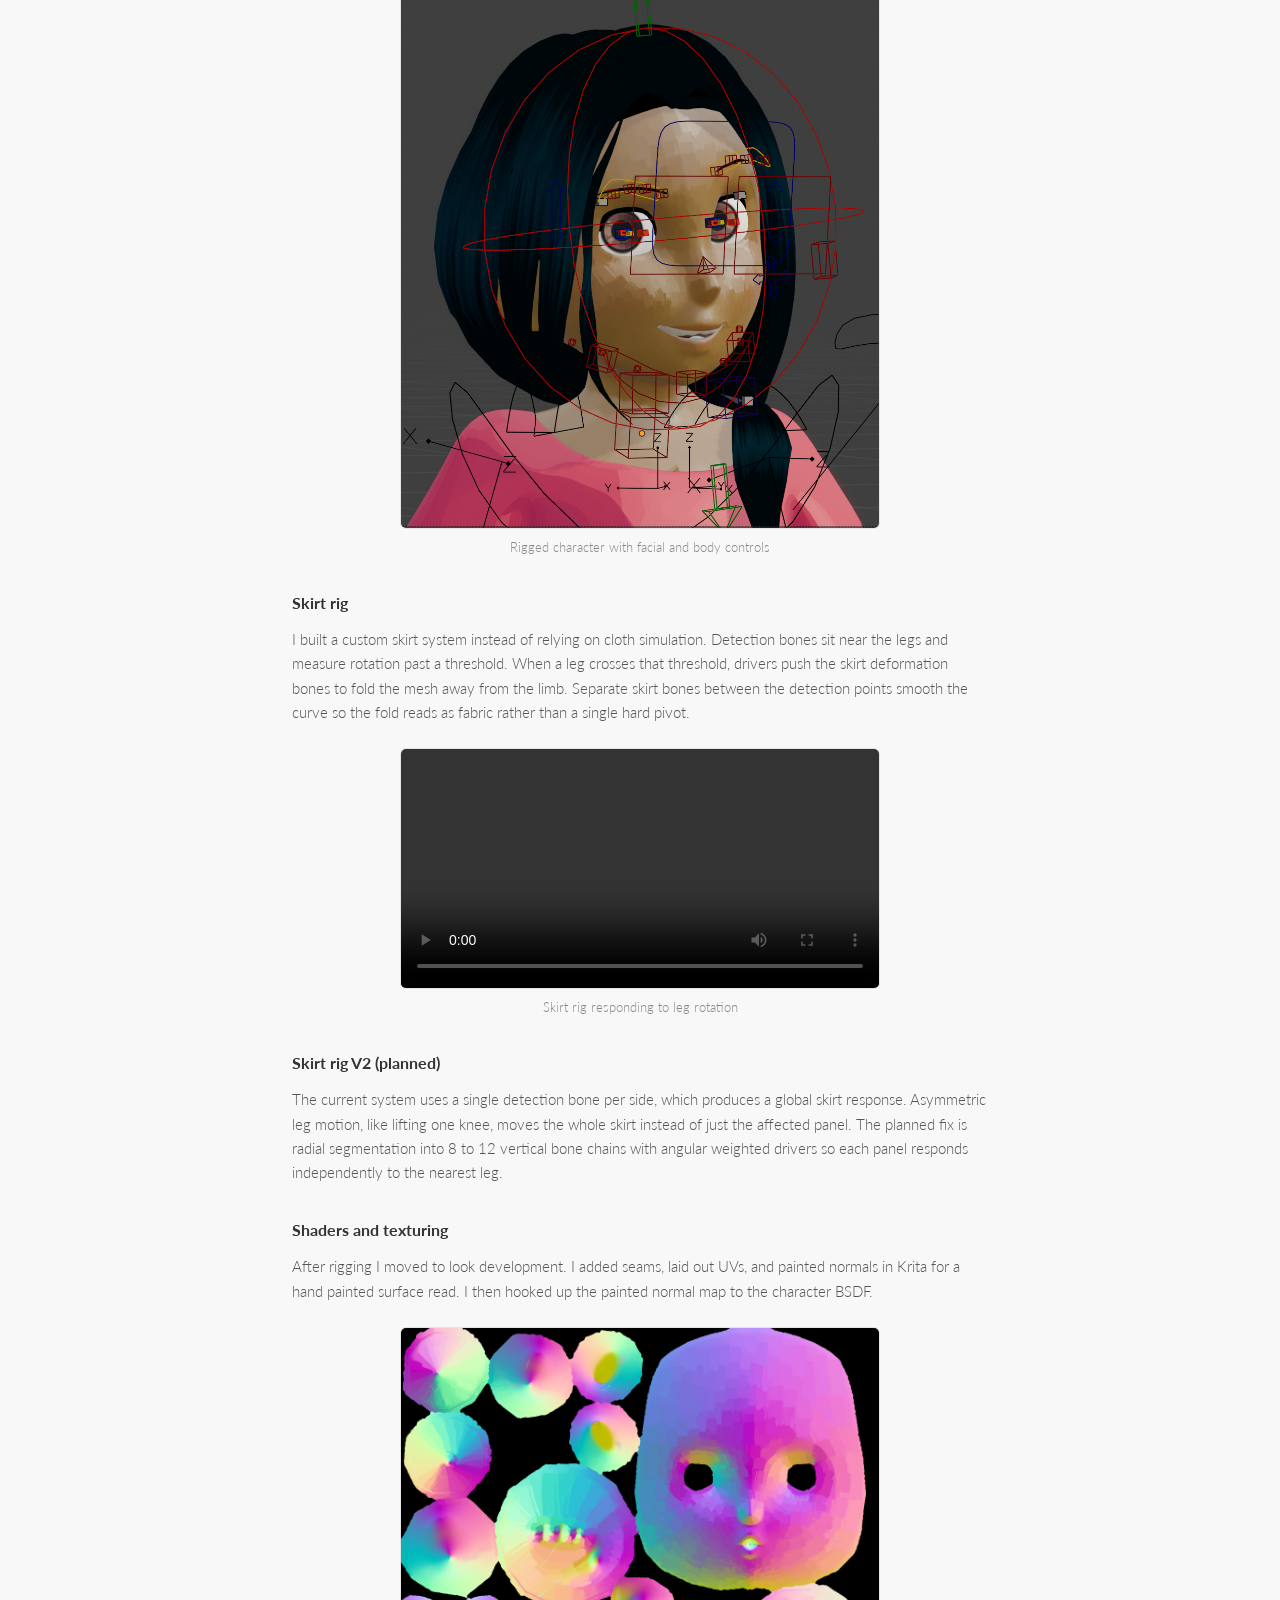
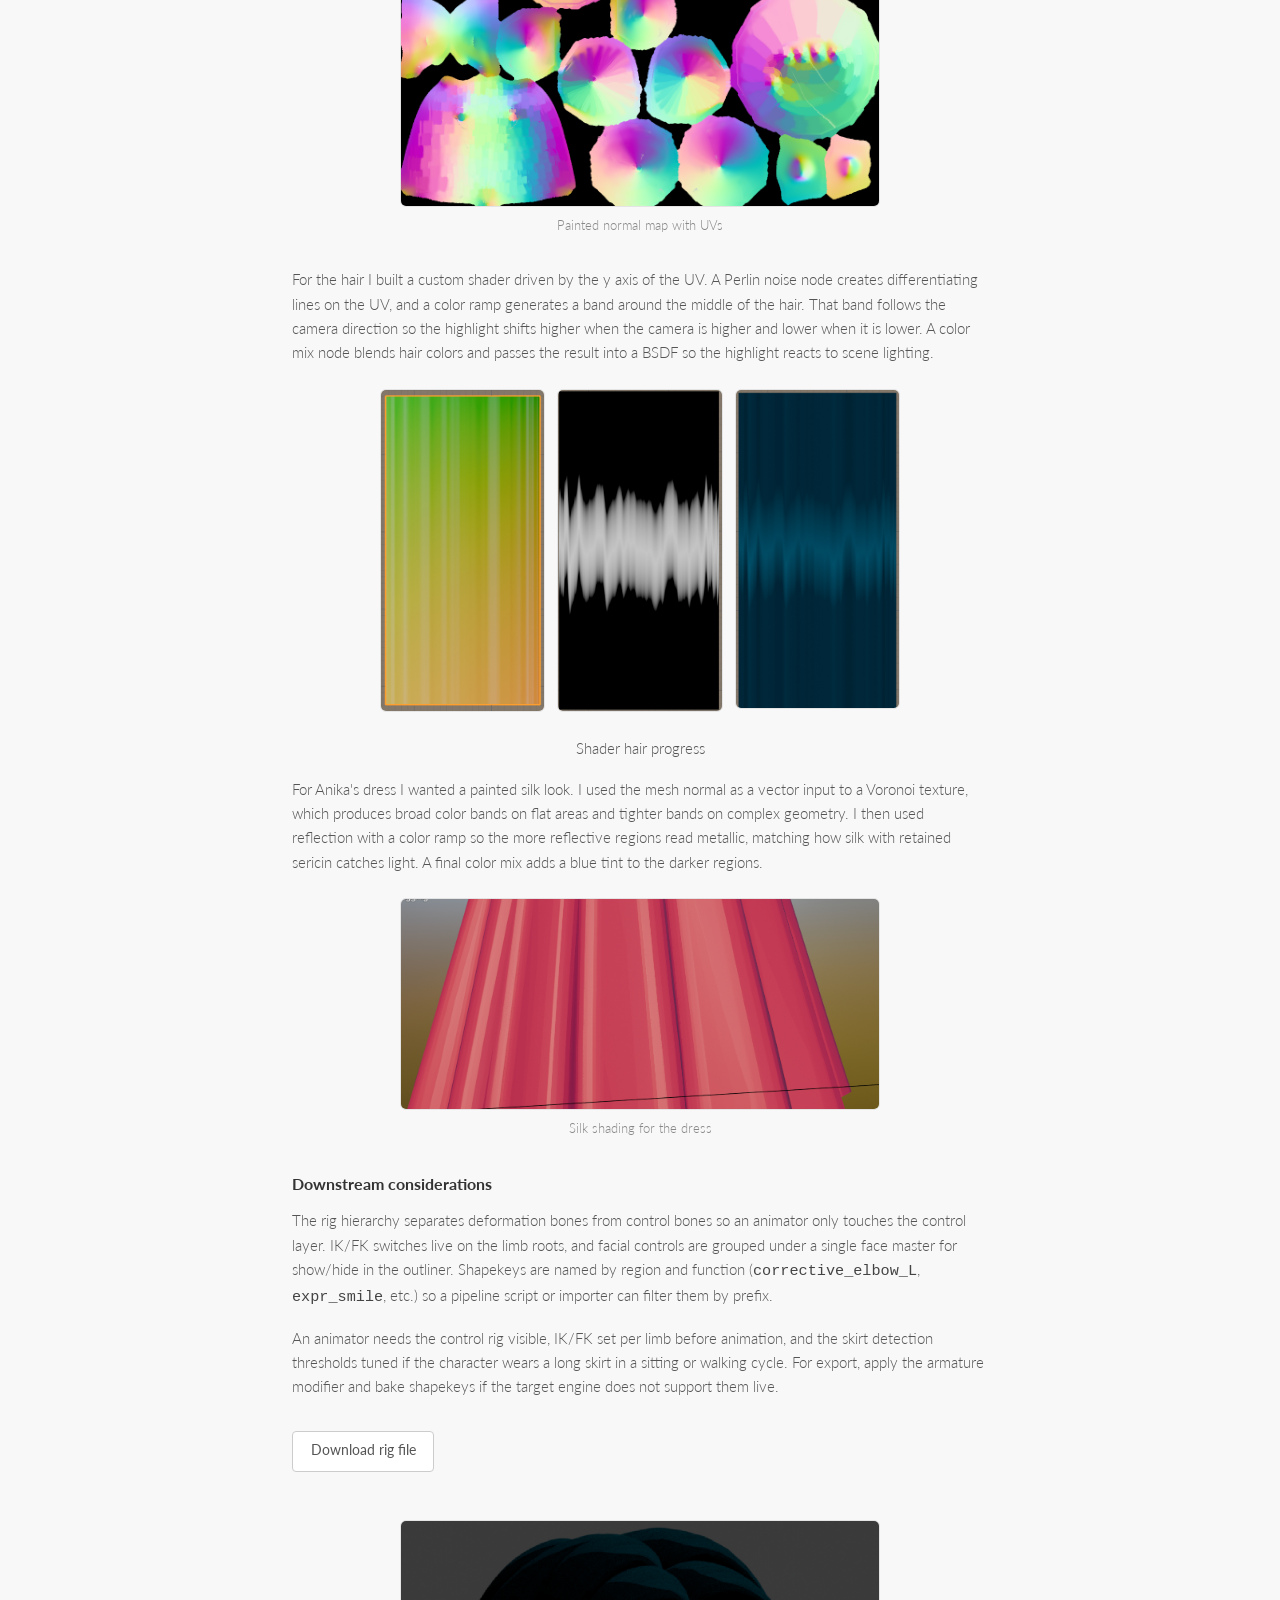
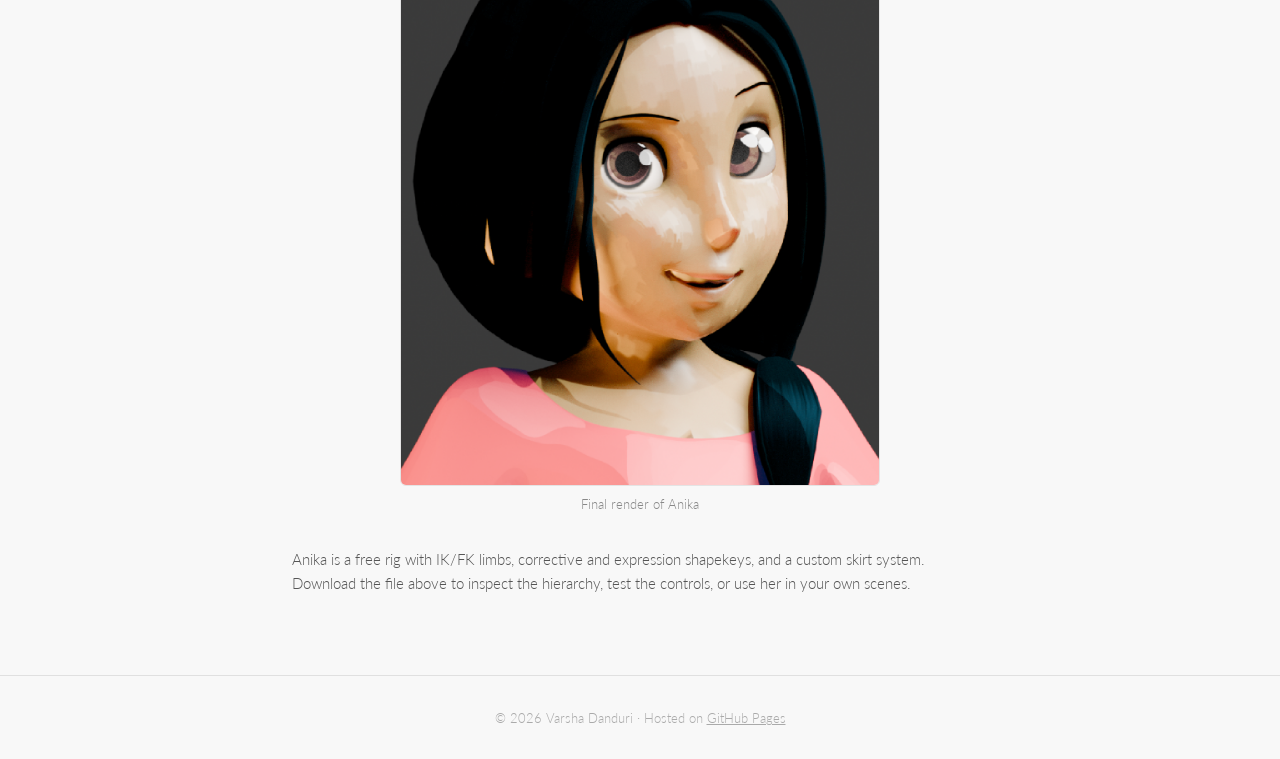
==== commit d2e7a27e: "new protfolio titiles" ====
--- a/anika-rig.html
+++ b/anika-rig.html
@@ -23,13 +23,19 @@
 
   <header class="project-header">
     <h1>Anika Rig</h1>
-    <p class="project-tags">Blender · Modelling · Rigging · Shaders</p>
+    <p class="project-tags">Blender · Rigging · Character Pipeline</p>
   </header>
 
   <article class="project-body">
+    <div class="tech-spec">
+      Blender [version] · [N] bones · [N] tris · [N] shapekeys ([N] correctives, [N] expressions) · IK/FK limbs ·
+      custom skirt system · naming convention: [pattern]
+    </div>
+
     <p>
-      The Anika rig is a free-rig I created to test and build upon the character creation process,
-      including both artistic aspects (design, modelling) as well as more technical parts (rigging, shaders).
+      Anika is a free, production style character rig I built to test the full asset pipeline from design through
+      deformation-ready delivery. The rig includes corrective and expression shapekeys, IK/FK switching on the limbs,
+      and a custom skirt system with pseudo collision detection.
     </p>
 
     <figure>
@@ -37,10 +43,11 @@
       <figcaption>Sketch of Anika</figcaption>
     </figure>
 
+    <h3>Modeling</h3>
     <p>
-      I had originally designed for a short film I created, and started with a sketch. After a turnaround sketch,
-      I began poly-modelling the character. Here I made sure to keep in mind edge flow for deformations, and keeping
-      in context the poles and the density of quads.
+      I designed Anika for a short film and started with a turnaround sketch. During poly modeling I kept edge flow
+      in mind for deformation, paying attention to pole placement and quad density so the mesh would hold up under
+      the rig.
     </p>
 
     <figure>
@@ -48,23 +55,62 @@
       <figcaption>Wireframe of Anika</figcaption>
     </figure>
 
+    <h3>Rigging</h3>
     <p>
-      After that modelling the character, I began texturing. I added seams to the character, and made the UV. Since I wanted
-      to go for a more hand painted look, I started normal-painting. I generated a normal map of the character, and
-      started painting the direction of the normal in Krita. I think hooked up the new normal paint to the BSDF of the character.
+      I built the full armature with shapekeys for both corrective deformation and facial expressions on the body and
+      face. Control placement was chosen to be intuitive for an animator: FK for fine posing, IK where reach and
+      planting matter, and dedicated facial sliders grouped by region.
+    </p>
+    <!-- TODO: state rig origin, from scratch vs Rigify base -->
+
+    <p>
+      Corrective shapekeys fire on joint limits so elbows, knees, and the torso hold volume instead of collapsing.
+      Expression shapekeys cover the major phoneme and emotion shapes an animator would need on a close up shot.
+    </p>
+
+    <figure>
+      <img src="assets/anika-rig/rigged-character.png" alt="Rigged character with facial controls" />
+      <figcaption>Rigged character with facial and body controls</figcaption>
+    </figure>
+
+    <h3>Skirt rig</h3>
+    <p>
+      I built a custom skirt system instead of relying on cloth simulation. Detection bones sit near the legs and
+      measure rotation past a threshold. When a leg crosses that threshold, drivers push the skirt deformation bones
+      to fold the mesh away from the limb. Separate skirt bones between the detection points smooth the curve so the
+      fold reads as fabric rather than a single hard pivot.
+    </p>
+    <!-- TODO: describe driver and constraint setup -->
+
+    <figure>
+      <video src="assets/anika-rig/skirt-bone-rig.mp4" controls playsinline></video>
+      <figcaption>Skirt rig responding to leg rotation</figcaption>
+    </figure>
+
+    <h3>Skirt rig V2 (planned)</h3>
+    <p>
+      The current system uses a single detection bone per side, which produces a global skirt response. Asymmetric
+      leg motion, like lifting one knee, moves the whole skirt instead of just the affected panel. The planned fix is
+      radial segmentation into 8 to 12 vertical bone chains with angular weighted drivers so each panel responds
+      independently to the nearest leg.
+    </p>
+
+    <h3>Shaders and texturing</h3>
+    <p>
+      After rigging I moved to look development. I added seams, laid out UVs, and painted normals in Krita for a
+      hand painted surface read. I then hooked up the painted normal map to the character BSDF.
     </p>
 
     <figure>
       <img src="assets/anika-rig/New_Normal_Body.png" alt="Painted normal map with UVs" />
-      <figcaption>Painted Normal map with UVs</figcaption>
+      <figcaption>Painted normal map with UVs</figcaption>
     </figure>
 
     <p>
-      I began now to texture the hair. I created a custom shader which used the y-axis of the UV. Using a perline noise node,
-      I could create differentiating lines on the UV. I used a color-ramp to generate a band around the middle of the hair.
-      That band follows the camera direction to have the location shift higher when the camera is higher and lower when the
-      camera is lower. Then I added a color mix, to use the colors of the hair and change the highlighting. I passed this into
-      a BSDF node to then have the highlight be interactive with the lighting, and change hue based off it.
+      For the hair I built a custom shader driven by the y axis of the UV. A Perlin noise node creates differentiating
+      lines on the UV, and a color ramp generates a band around the middle of the hair. That band follows the camera
+      direction so the highlight shifts higher when the camera is higher and lower when it is lower. A color mix node
+      blends hair colors and passes the result into a BSDF so the highlight reacts to scene lighting.
     </p>
 
     <div class="figure-row">
@@ -81,12 +127,10 @@
     <p class="figure-group-caption">Shader hair progress</p>
 
     <p>
-      After that I wanted to create a fun looking silk texture for Anika dress. I wanted to create a painted looking, so for
-      that I used the meshes normal, and plugged that in as a vector for a Voronoi texture. The texture allows broad bands
-      of color on parts of the mesh that does not change in height much, and more bands of complex places of the mesh. After
-      that, I then used the reflection of the mesh, and applied a color ramp to make the more reflective parts metallic.
-      I thought this through because of the way silk, specificallly <em>retained sericin</em> has a more metallic look. After
-      that, I added a color mix node to make the darker parts of the color to have a blue-ish tint, to make it colorful to look at.
+      For Anika's dress I wanted a painted silk look. I used the mesh normal as a vector input to a Voronoi texture,
+      which produces broad color bands on flat areas and tighter bands on complex geometry. I then used reflection with
+      a color ramp so the more reflective regions read metallic, matching how silk with retained sericin catches light.
+      A final color mix adds a blue tint to the darker regions.
     </p>
 
     <figure>
@@ -94,30 +138,34 @@
       <figcaption>Silk shading for the dress</figcaption>
     </figure>
 
+    <h3>Downstream considerations</h3>
     <p>
-      Finally was rigging. I used a rig that included shapekeys, both as corrective, and to make different parts of the facial
-      expressions. This was used for the body and the face. The rig controls were chosen to be intuitive to the animator.
-      Another part was the cutom rig I made for Anika's skirt. I created a pseudo-collision detection with the bones, that
-      would only deform if the bones moved past a certain rotation. This then affected the mesh. I used both detection bones,
-      as well as skirt bones to create a smoother curve when the mesh moved.
+      The rig hierarchy separates deformation bones from control bones so an animator only touches the control layer.
+      IK/FK switches live on the limb roots, and facial controls are grouped under a single face master for show/hide
+      in the outliner. Shapekeys are named by region and function (<code>corrective_elbow_L</code>,
+      <code>expr_smile</code>, etc.) so a pipeline script or importer can filter them by prefix.
     </p>
+    <p>
+      An animator needs the control rig visible, IK/FK set per limb before animation, and the skirt detection
+      thresholds tuned if the character wears a long skirt in a sitting or walking cycle. For export, apply the
+      armature modifier and bake shapekeys if the target engine does not support them live.
+    </p>
+    <!-- TODO: fill in naming convention pattern once finalized -->
 
-    <figure>
-      <img src="assets/anika-rig/rigged-character.png" alt="Rigged character with facial controls" />
-    </figure>
-
-    <figure>
-      <video src="assets/anika-rig/skirt-bone-rig.mp4" controls playsinline></video>
-      <figcaption>Rigged face and video of skirt rigging</figcaption>
-    </figure>
-
+    <!-- TODO: set href to rig file path -->
     <p>
-      And with that Anika model is complete, both a learning expeirence for me, as well as a free rig.
+      <a class="download-btn" href="#">Download rig file</a>
     </p>
 
     <figure>
       <img src="assets/anika-rig/rendered-character.png" alt="Final rendered character" />
+      <figcaption>Final render of Anika</figcaption>
     </figure>
+
+    <p>
+      Anika is a free rig with IK/FK limbs, corrective and expression shapekeys, and a custom skirt system. Download
+      the file above to inspect the hierarchy, test the controls, or use her in your own scenes.
+    </p>
   </article>
 
 </div>
--- a/styles.css
+++ b/styles.css
@@ -71,6 +71,14 @@
   padding-top: 2rem;
 }
 
+.about-photo {
+  width: 130px;
+  height: 130px;
+  border-radius: 50%;
+  object-fit: cover;
+  flex-shrink: 0;
+}
+
 .about-placeholder {
   width: 130px;
   height: 130px;
@@ -112,6 +120,31 @@
 
 .social-links a:hover { color: #000; border-color: #000; }
 
+/* SKILLS STRIP */
+.skills-strip {
+  display: grid;
+  grid-template-columns: repeat(auto-fill, minmax(200px, 1fr));
+  gap: 1rem;
+  margin-bottom: 3.5rem;
+  padding: 1.2rem 1.4rem;
+  background: #fff;
+  border: 1px solid #e4e4e4;
+  border-radius: 6px;
+}
+
+.skills-label {
+  font-size: 0.75rem;
+  font-weight: 700;
+  color: #333;
+  margin-bottom: 0.25rem;
+}
+
+.skills-list {
+  font-size: 0.78rem;
+  color: #777;
+  line-height: 1.45;
+}
+
 /* SECTION */
 h2 {
   font-size: 1.1rem;
@@ -122,8 +155,50 @@
   margin-bottom: 1.5rem;
 }
 
-#ml h2 {
+#graphics h2,
+#ml-data h2,
+#leadership h2 {
   margin-top: 1rem;
+}
+
+.section-framing {
+  font-size: 0.9rem;
+  color: #666;
+  margin: -0.5rem 0 1.5rem;
+  max-width: 640px;
+}
+
+.leadership-list {
+  display: flex;
+  flex-direction: column;
+  gap: 1.5rem;
+  margin-bottom: 5rem;
+}
+
+.leadership-entry {
+  background: #fff;
+  border: 1px solid #e4e4e4;
+  border-radius: 6px;
+  padding: 1.1rem 1.2rem;
+}
+
+.leadership-role {
+  font-size: 0.9rem;
+  font-weight: 700;
+  color: #222;
+  margin-bottom: 0.15rem;
+}
+
+.leadership-org {
+  font-size: 0.8rem;
+  color: #888;
+  margin-bottom: 0.5rem;
+}
+
+.leadership-detail {
+  font-size: 0.85rem;
+  color: #666;
+  line-height: 1.5;
 }
 
 /* PROJECT GRID */
@@ -149,6 +224,29 @@
   box-shadow: 0 2px 12px rgba(0,0,0,0.1);
 }
 
+.project-card--in-progress {
+  opacity: 0.72;
+  cursor: default;
+}
+
+.project-card--in-progress:hover {
+  box-shadow: none;
+}
+
+.project-status {
+  display: inline-block;
+  font-size: 0.65rem;
+  font-weight: 700;
+  text-transform: uppercase;
+  letter-spacing: 0.04em;
+  color: #888;
+  background: #f0f0f0;
+  border: 1px solid #ddd;
+  border-radius: 3px;
+  padding: 0.15rem 0.45rem;
+  margin-bottom: 0.45rem;
+}
+
 .project-thumb {
   width: 100%;
   aspect-ratio: 16/9;
@@ -156,6 +254,11 @@
   display: block;
 }
 
+.project-thumb-contain {
+  object-fit: contain;
+  background: #eee;
+}
+
 .project-thumb-placeholder {
   width: 100%;
   aspect-ratio: 16/9;
@@ -225,9 +328,19 @@
   font-style: italic;
 }
 
+.project-body figure.contain img {
+  object-fit: contain;
+  width: 100%;
+  height: auto;
+}
+
 .project-body figure {
   margin: 1.5rem auto 2rem;
   max-width: 480px;
+}
+
+.project-body figure.contain {
+  max-width: 640px;
 }
 
 .project-body figure img,
@@ -288,6 +401,35 @@
   margin: 2rem 0 0.75rem;
 }
 
+.tech-spec {
+  font-size: 0.78rem;
+  color: #666;
+  background: #fff;
+  border: 1px solid #e4e4e4;
+  border-radius: 6px;
+  padding: 0.85rem 1rem;
+  margin-bottom: 1.5rem;
+  line-height: 1.55;
+}
+
+.download-btn {
+  display: inline-block;
+  font-size: 0.85rem;
+  font-weight: 400;
+  color: #333;
+  background: #fff;
+  border: 1px solid #ccc;
+  border-radius: 4px;
+  padding: 0.55rem 1.1rem;
+  text-decoration: none;
+  margin: 1rem 0 1.5rem;
+}
+
+.download-btn:hover {
+  border-color: #999;
+  color: #000;
+}
+
 .project-body pre {
   background: #fff;
   border: 1px solid #e4e4e4;
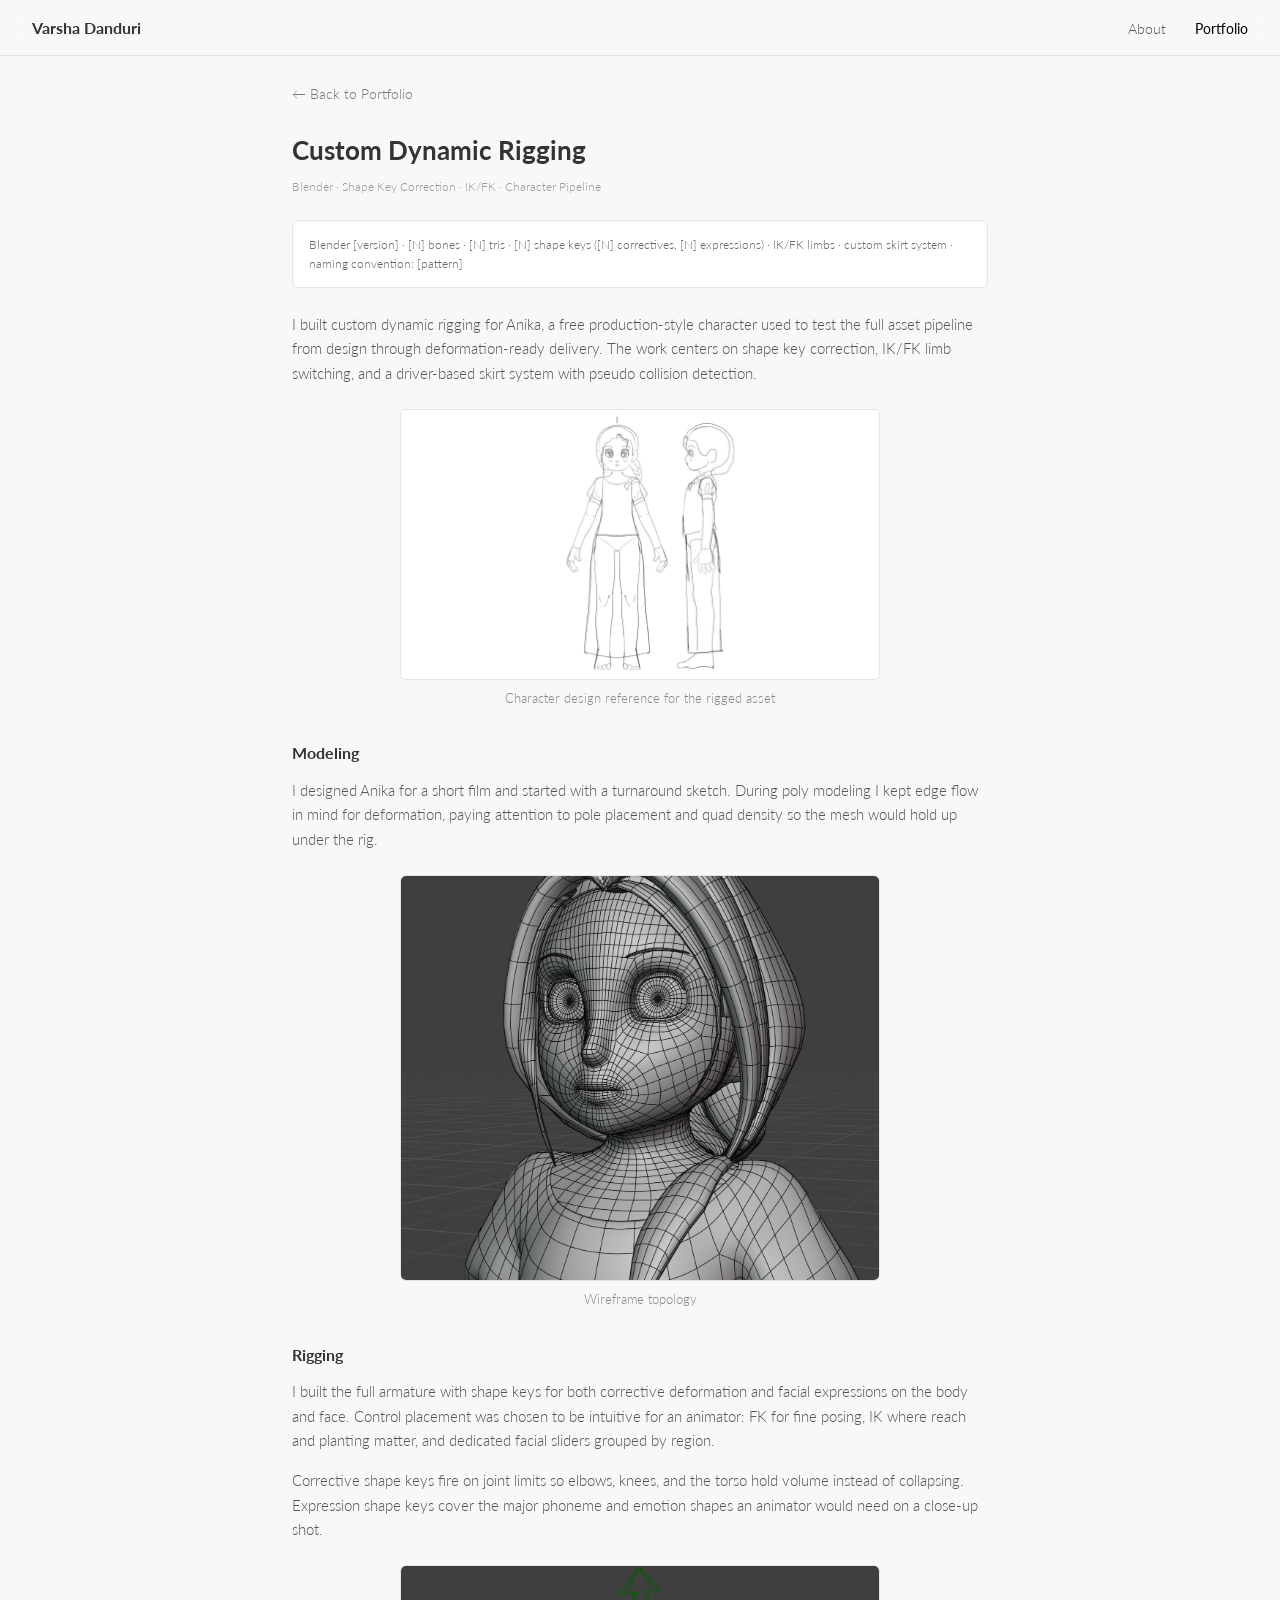
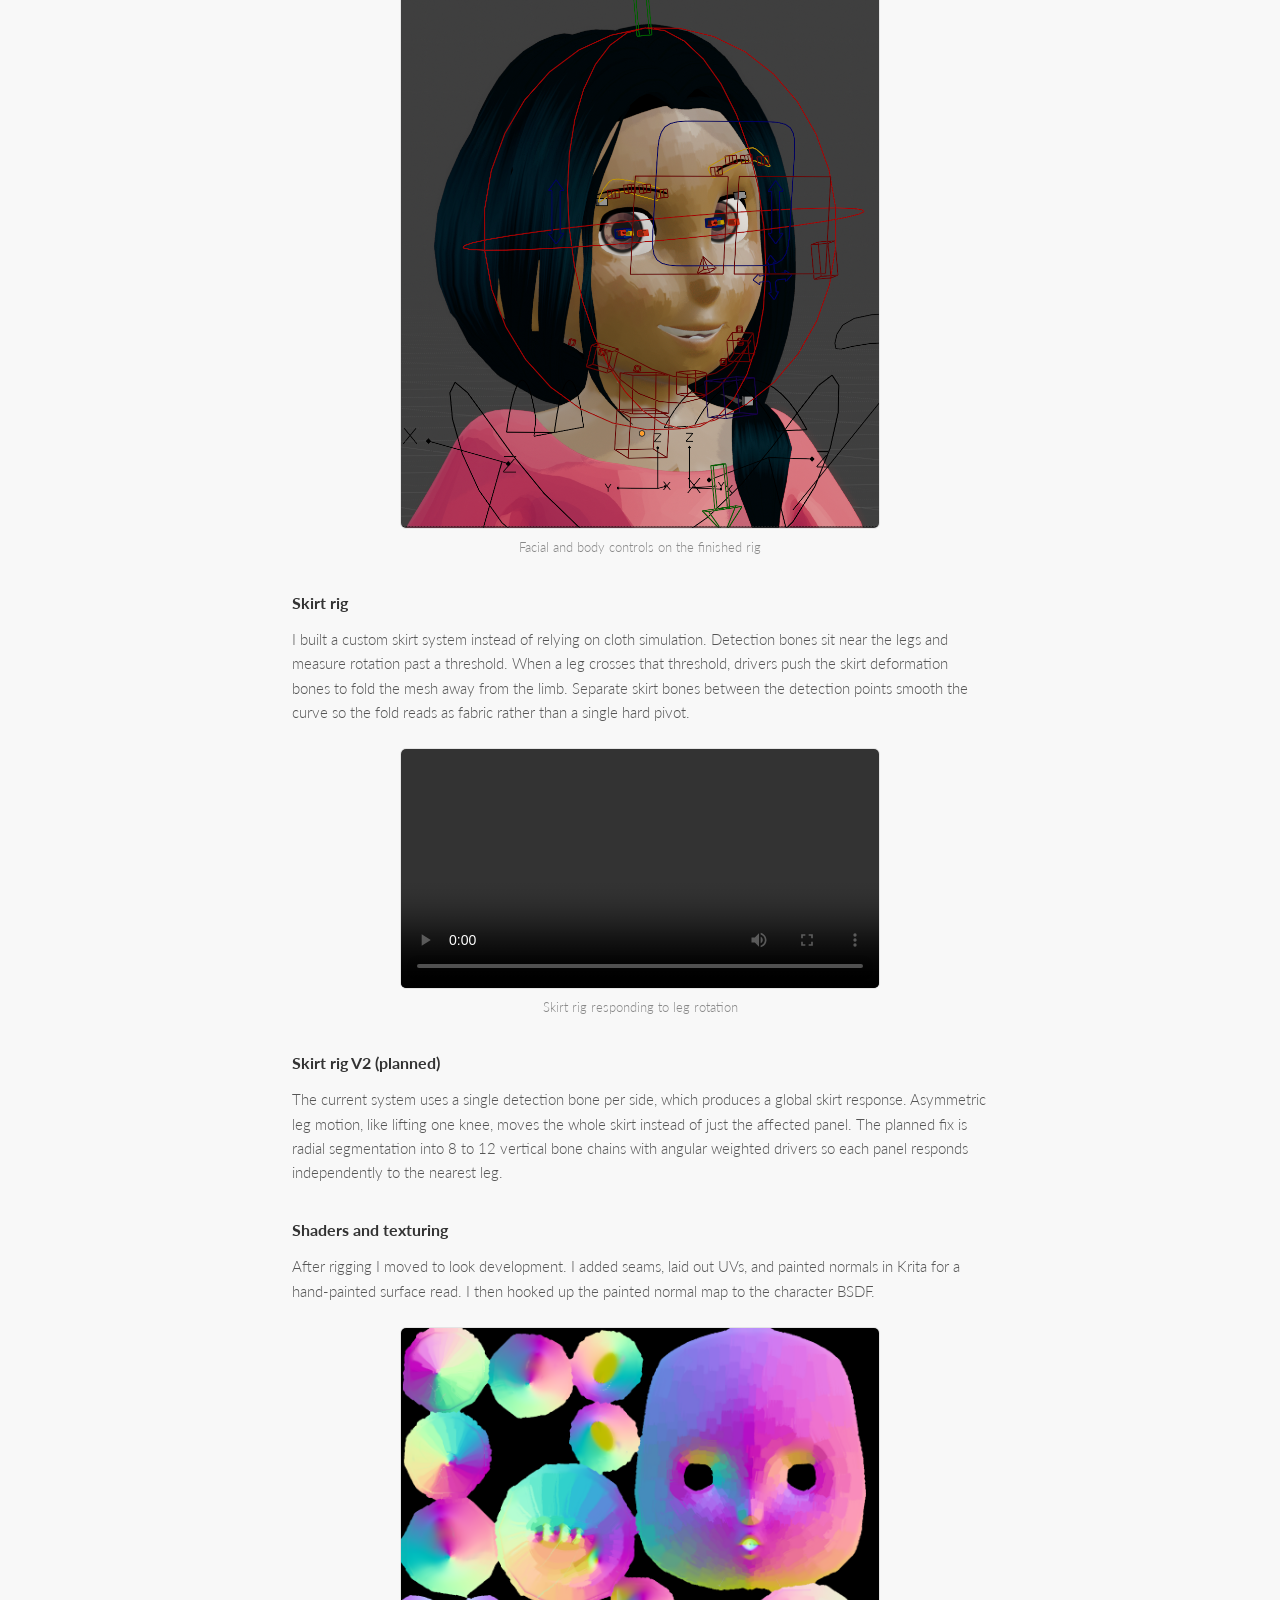
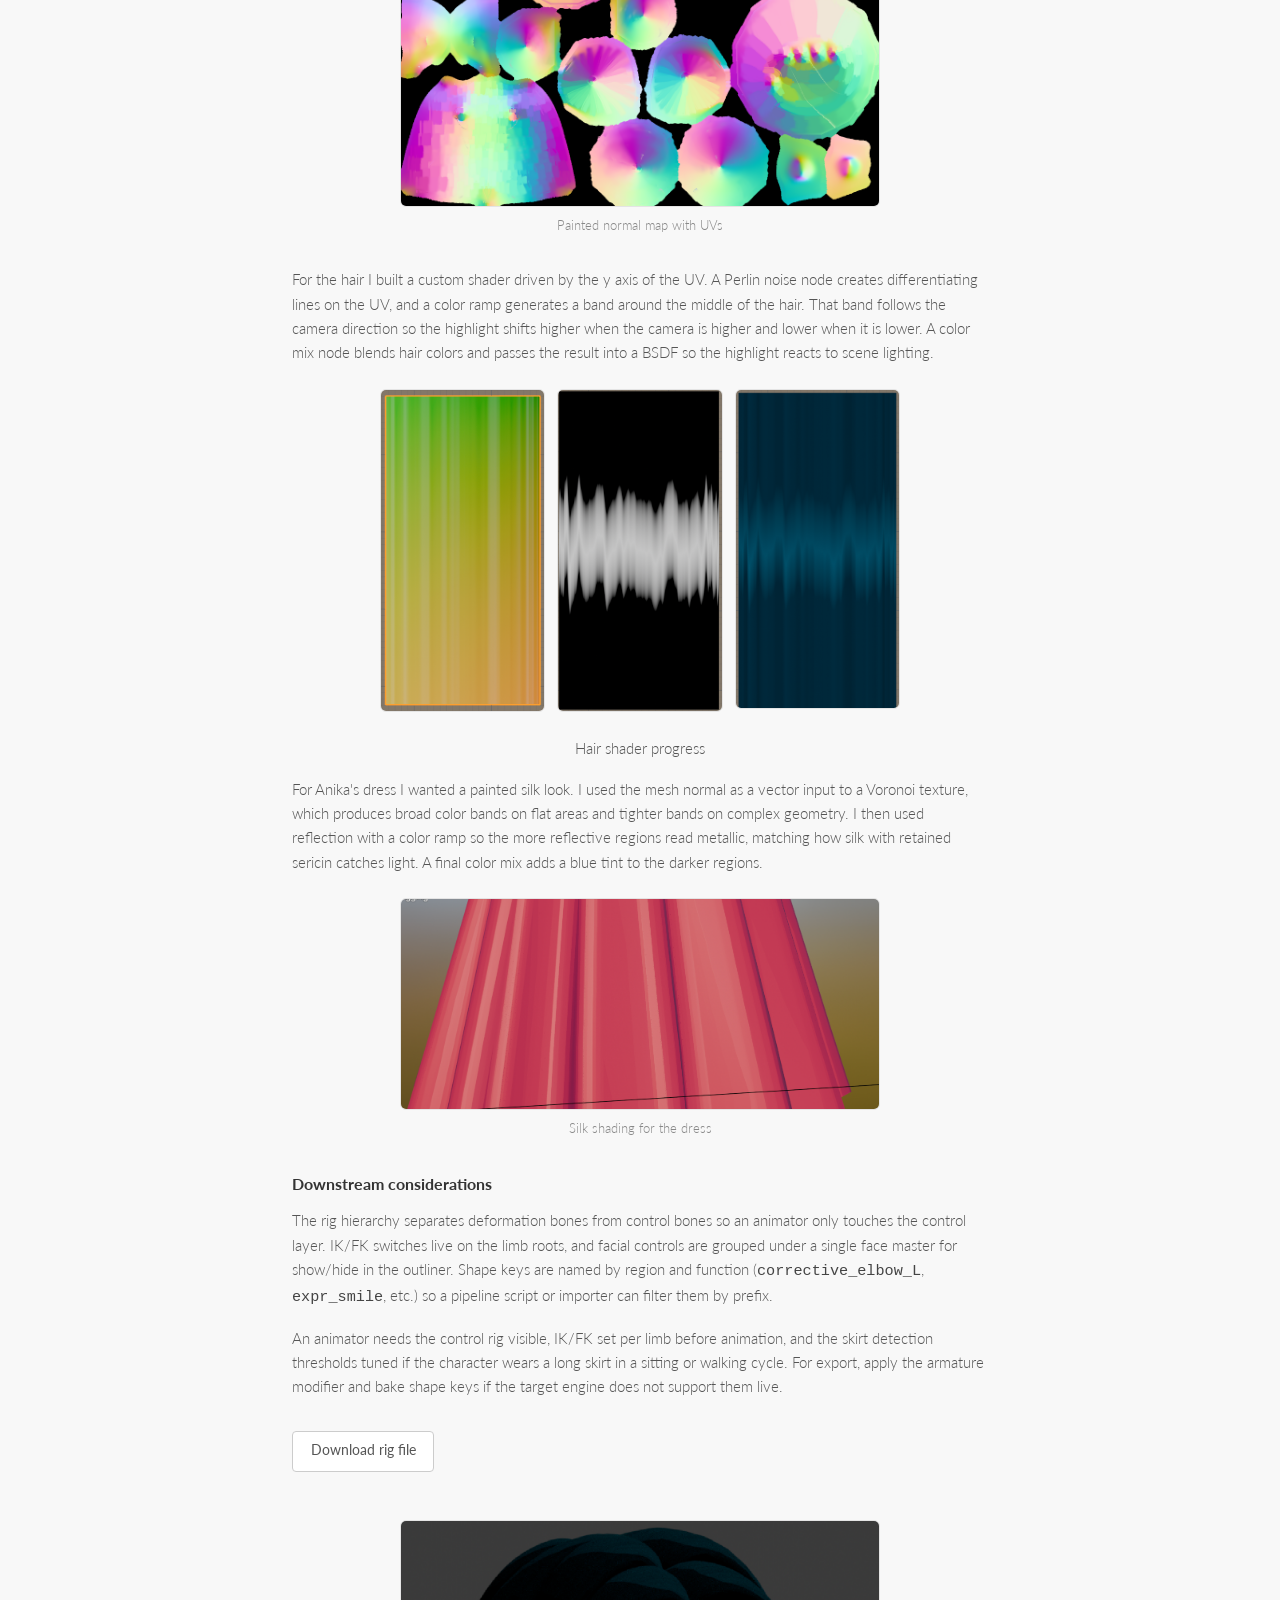
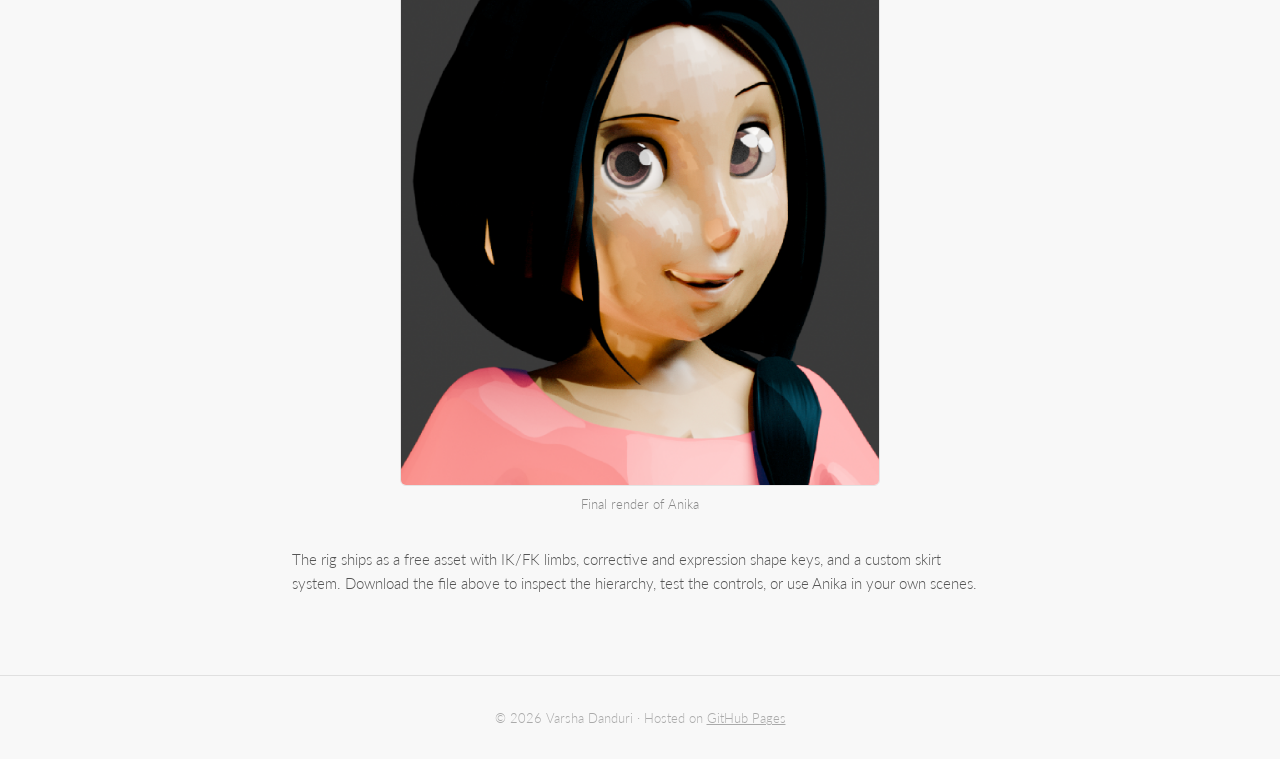
==== commit f2e6ae17: "edited the page layout and typos" ====
--- a/anika-rig.html
+++ b/anika-rig.html
@@ -3,7 +3,7 @@
 <head>
   <meta charset="UTF-8" />
   <meta name="viewport" content="width=device-width, initial-scale=1.0" />
-  <title>Anika Rig: Varsha Danduri</title>
+  <title>Custom Dynamic Rigging: Varsha Danduri</title>
   <link href="https://fonts.googleapis.com/css2?family=Lato:wght@300;400;700&display=swap" rel="stylesheet" />
   <link rel="stylesheet" href="styles.css" />
 </head>
@@ -19,28 +19,28 @@
 
 <div class="container container--narrow">
 
-  <a class="back-link" href="index.html#graphics">← Back to Portfolio</a>
+  <a class="back-link" href="index.html#pipeline-tools">← Back to Portfolio</a>
 
   <header class="project-header">
-    <h1>Anika Rig</h1>
-    <p class="project-tags">Blender · Rigging · Character Pipeline</p>
+    <h1>Custom Dynamic Rigging</h1>
+    <p class="project-tags">Blender · Shape Key Correction · IK/FK · Character Pipeline</p>
   </header>
 
   <article class="project-body">
     <div class="tech-spec">
-      Blender [version] · [N] bones · [N] tris · [N] shapekeys ([N] correctives, [N] expressions) · IK/FK limbs ·
+      Blender [version] · [N] bones · [N] tris · [N] shape keys ([N] correctives, [N] expressions) · IK/FK limbs ·
       custom skirt system · naming convention: [pattern]
     </div>
 
     <p>
-      Anika is a free, production style character rig I built to test the full asset pipeline from design through
-      deformation-ready delivery. The rig includes corrective and expression shapekeys, IK/FK switching on the limbs,
-      and a custom skirt system with pseudo collision detection.
+      I built custom dynamic rigging for Anika, a free production-style character used to test the full asset pipeline
+      from design through deformation-ready delivery. The work centers on shape key correction, IK/FK limb switching,
+      and a driver-based skirt system with pseudo collision detection.
     </p>
 
     <figure>
       <img src="assets/anika-rig/lead-character-turnaround.png" alt="Turnaround sketch of Anika" />
-      <figcaption>Sketch of Anika</figcaption>
+      <figcaption>Character design reference for the rigged asset</figcaption>
     </figure>
 
     <h3>Modeling</h3>
@@ -52,25 +52,25 @@
 
     <figure>
       <img src="assets/anika-rig/topology.png" alt="Wireframe topology of Anika" />
-      <figcaption>Wireframe of Anika</figcaption>
+      <figcaption>Wireframe topology</figcaption>
     </figure>
 
     <h3>Rigging</h3>
     <p>
-      I built the full armature with shapekeys for both corrective deformation and facial expressions on the body and
+      I built the full armature with shape keys for both corrective deformation and facial expressions on the body and
       face. Control placement was chosen to be intuitive for an animator: FK for fine posing, IK where reach and
       planting matter, and dedicated facial sliders grouped by region.
     </p>
     <!-- TODO: state rig origin, from scratch vs Rigify base -->
 
     <p>
-      Corrective shapekeys fire on joint limits so elbows, knees, and the torso hold volume instead of collapsing.
-      Expression shapekeys cover the major phoneme and emotion shapes an animator would need on a close up shot.
+      Corrective shape keys fire on joint limits so elbows, knees, and the torso hold volume instead of collapsing.
+      Expression shape keys cover the major phoneme and emotion shapes an animator would need on a close-up shot.
     </p>
 
     <figure>
       <img src="assets/anika-rig/rigged-character.png" alt="Rigged character with facial controls" />
-      <figcaption>Rigged character with facial and body controls</figcaption>
+      <figcaption>Facial and body controls on the finished rig</figcaption>
     </figure>
 
     <h3>Skirt rig</h3>
@@ -98,7 +98,7 @@
     <h3>Shaders and texturing</h3>
     <p>
       After rigging I moved to look development. I added seams, laid out UVs, and painted normals in Krita for a
-      hand painted surface read. I then hooked up the painted normal map to the character BSDF.
+      hand-painted surface read. I then hooked up the painted normal map to the character BSDF.
     </p>
 
     <figure>
@@ -124,7 +124,7 @@
         <img src="assets/anika-rig/final-hair.png" alt="Final hair shader" />
       </figure>
     </div>
-    <p class="figure-group-caption">Shader hair progress</p>
+    <p class="figure-group-caption">Hair shader progress</p>
 
     <p>
       For Anika's dress I wanted a painted silk look. I used the mesh normal as a vector input to a Voronoi texture,
@@ -142,13 +142,13 @@
     <p>
       The rig hierarchy separates deformation bones from control bones so an animator only touches the control layer.
       IK/FK switches live on the limb roots, and facial controls are grouped under a single face master for show/hide
-      in the outliner. Shapekeys are named by region and function (<code>corrective_elbow_L</code>,
+      in the outliner. Shape keys are named by region and function (<code>corrective_elbow_L</code>,
       <code>expr_smile</code>, etc.) so a pipeline script or importer can filter them by prefix.
     </p>
     <p>
       An animator needs the control rig visible, IK/FK set per limb before animation, and the skirt detection
       thresholds tuned if the character wears a long skirt in a sitting or walking cycle. For export, apply the
-      armature modifier and bake shapekeys if the target engine does not support them live.
+      armature modifier and bake shape keys if the target engine does not support them live.
     </p>
     <!-- TODO: fill in naming convention pattern once finalized -->
 
@@ -163,8 +163,8 @@
     </figure>
 
     <p>
-      Anika is a free rig with IK/FK limbs, corrective and expression shapekeys, and a custom skirt system. Download
-      the file above to inspect the hierarchy, test the controls, or use her in your own scenes.
+      The rig ships as a free asset with IK/FK limbs, corrective and expression shape keys, and a custom skirt system.
+      Download the file above to inspect the hierarchy, test the controls, or use Anika in your own scenes.
     </p>
   </article>
 
--- a/styles.css
+++ b/styles.css
@@ -155,7 +155,7 @@
   margin-bottom: 1.5rem;
 }
 
-#graphics h2,
+#software-engineering h2,
 #ml-data h2,
 #leadership h2 {
   margin-top: 1rem;
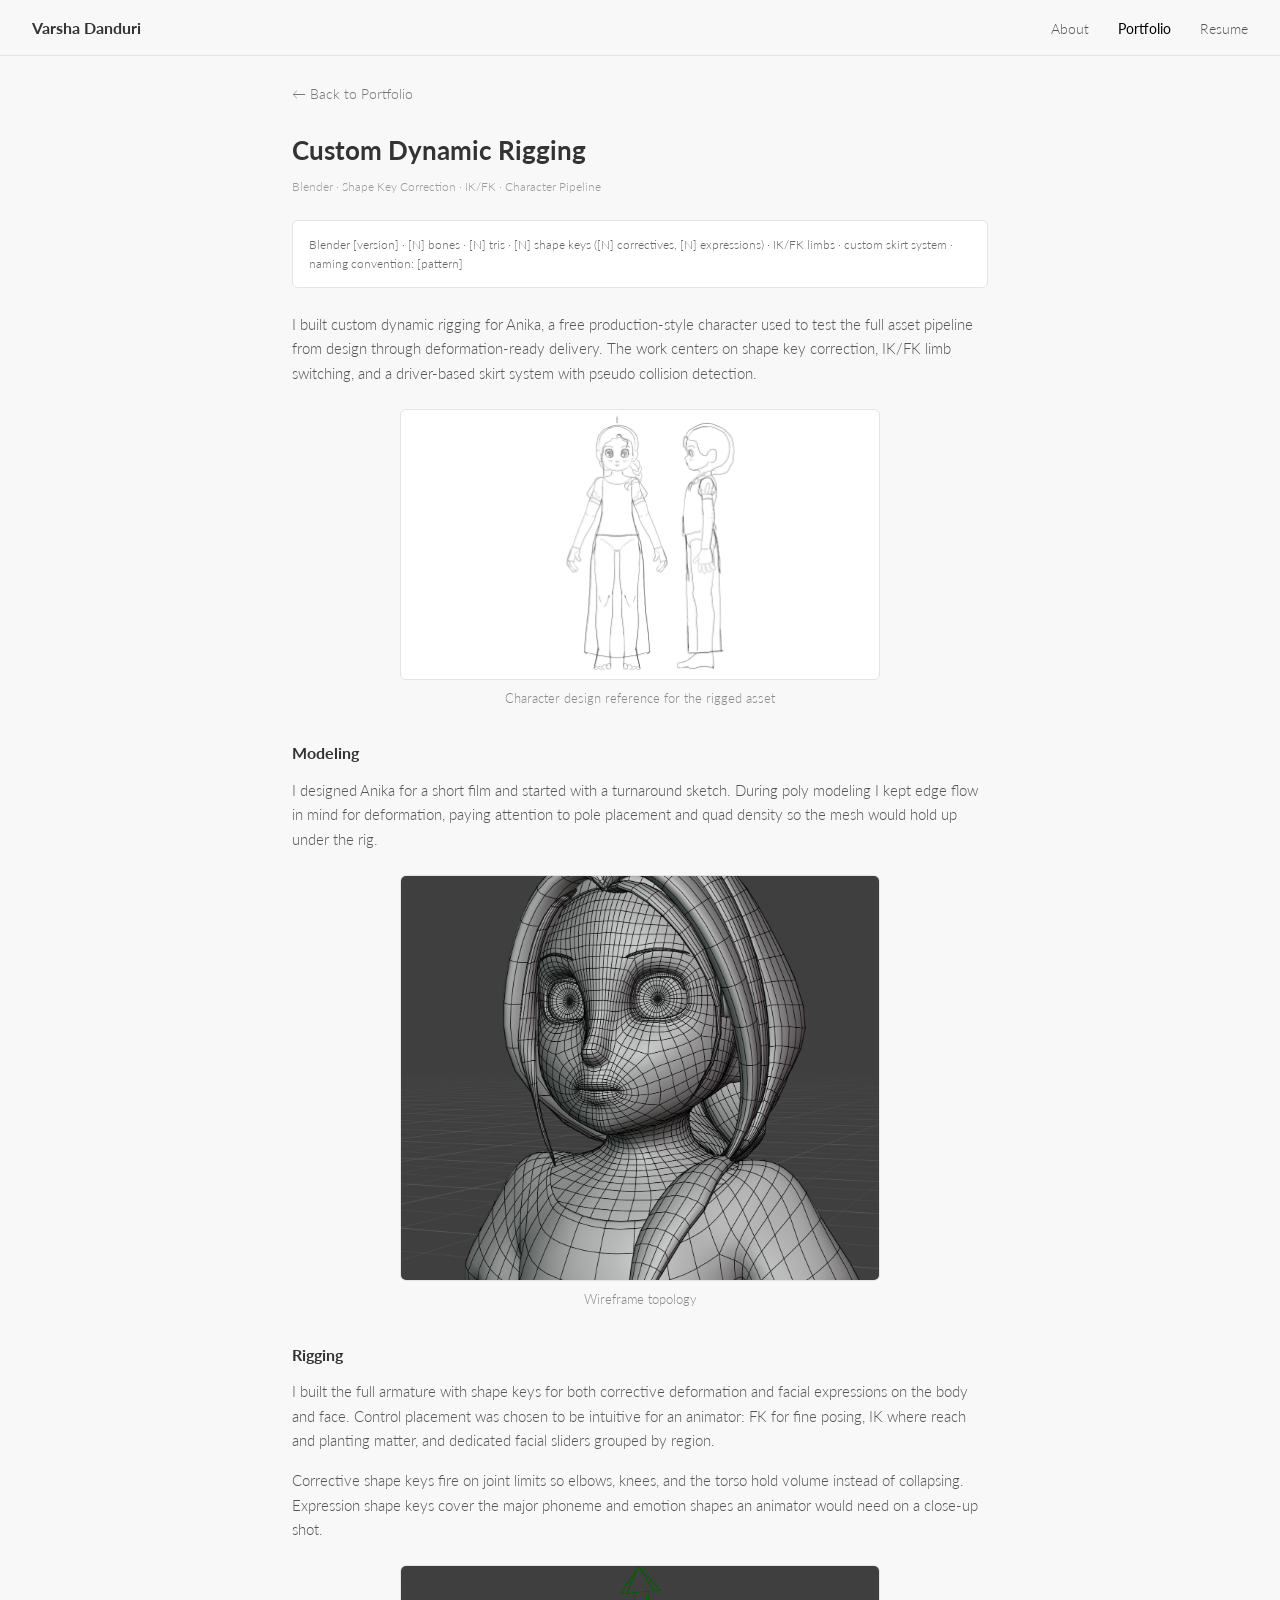
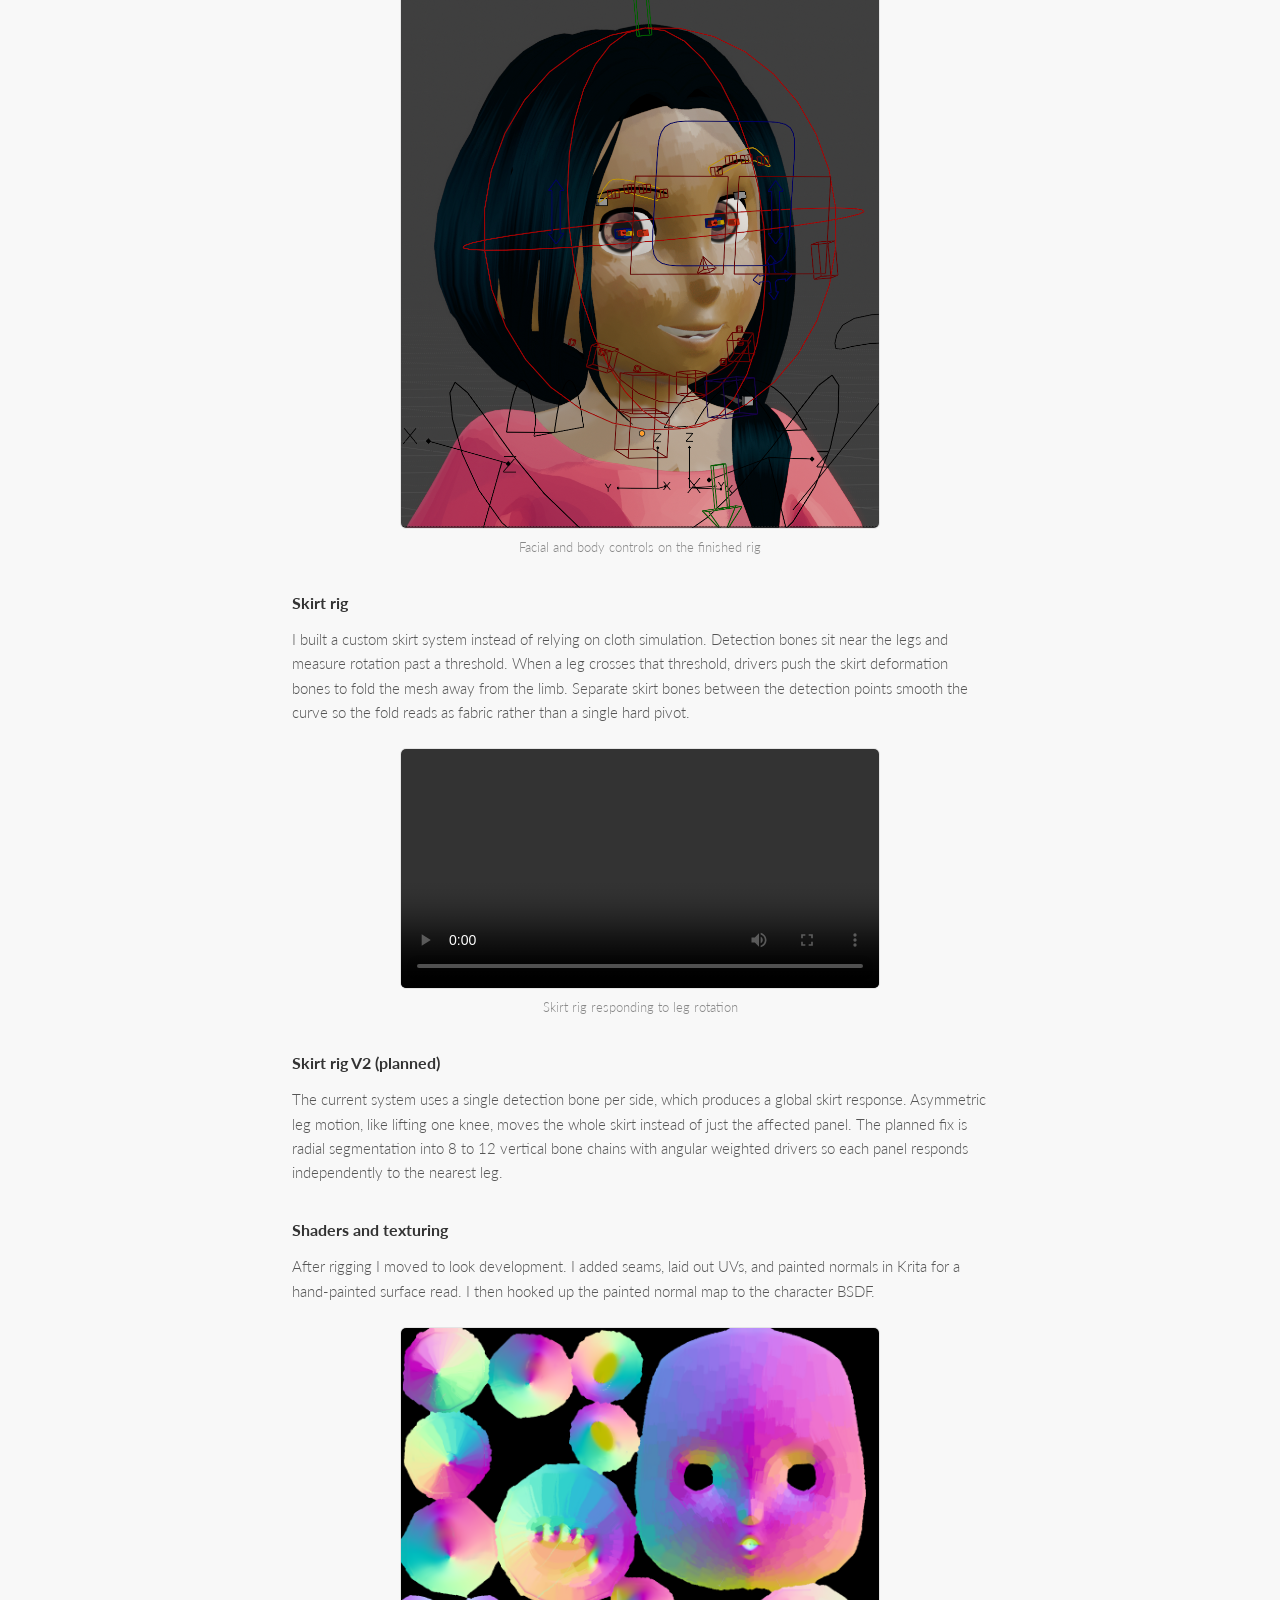
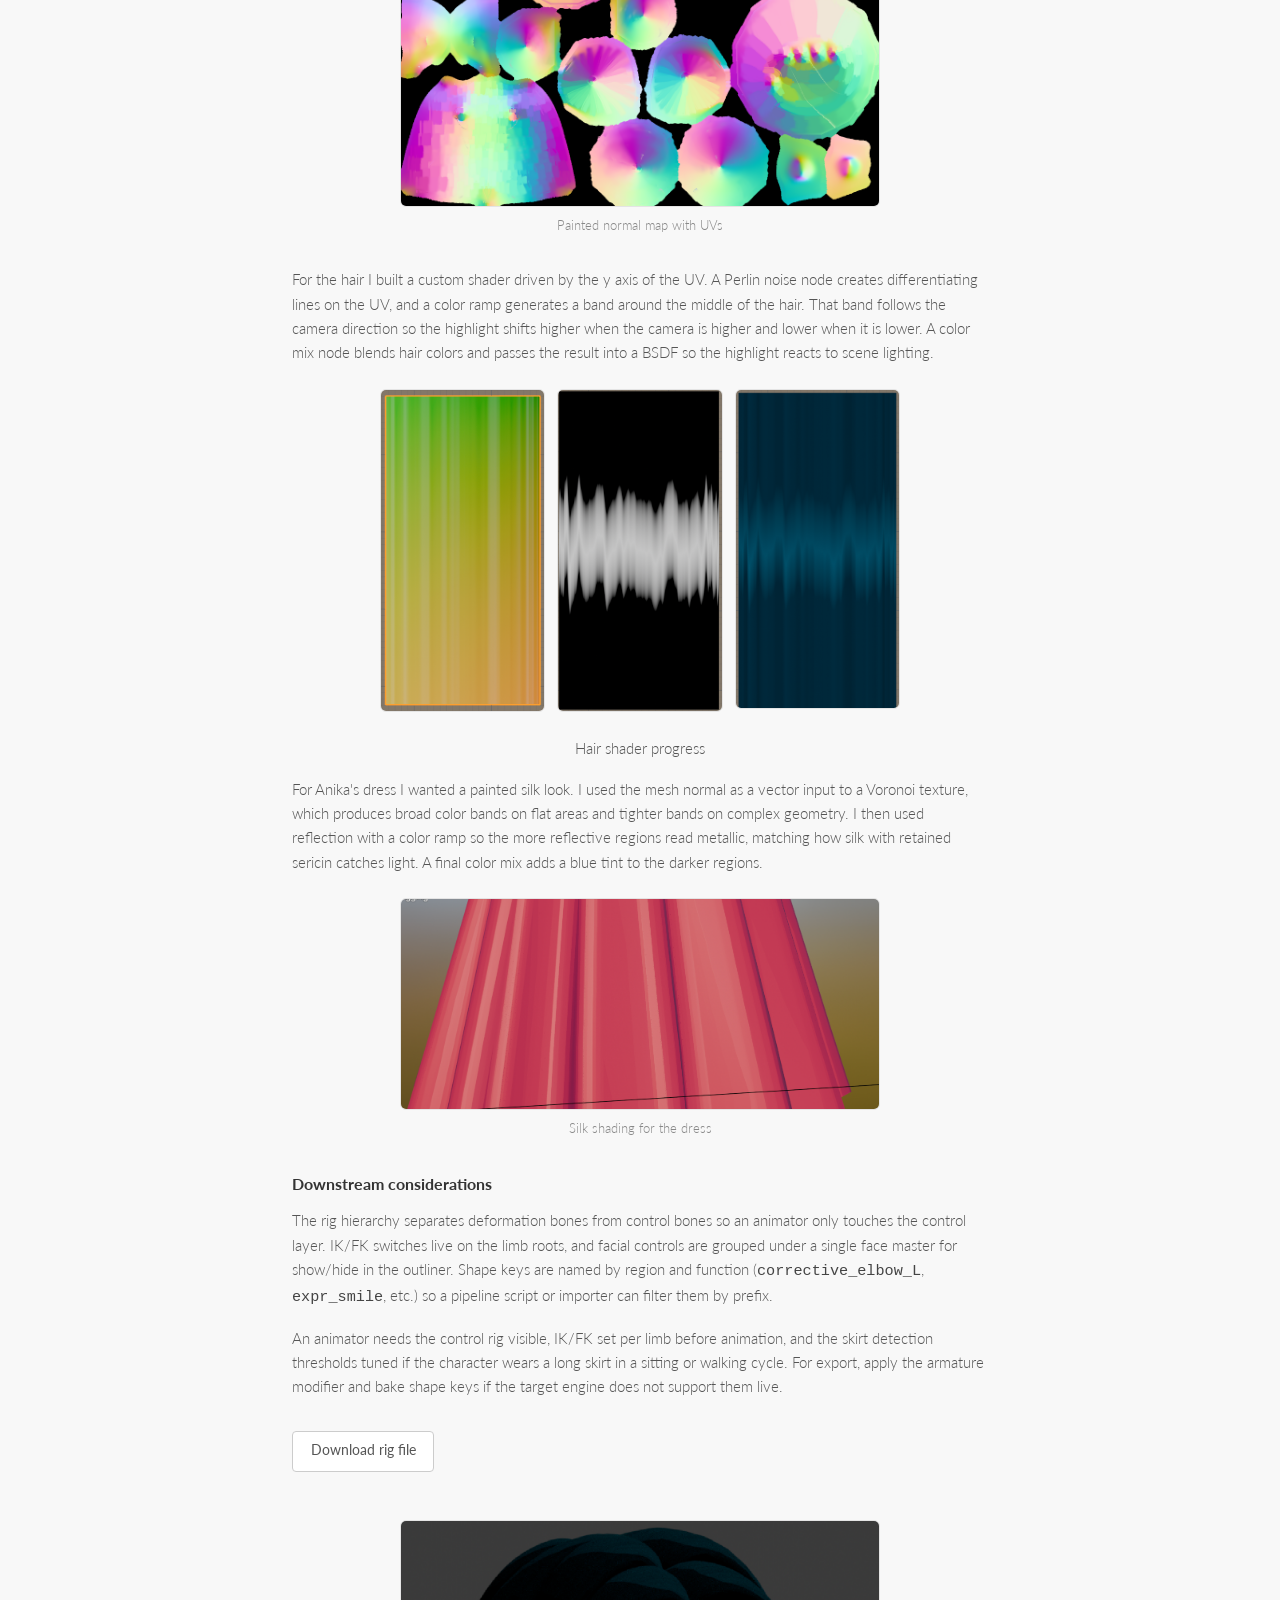
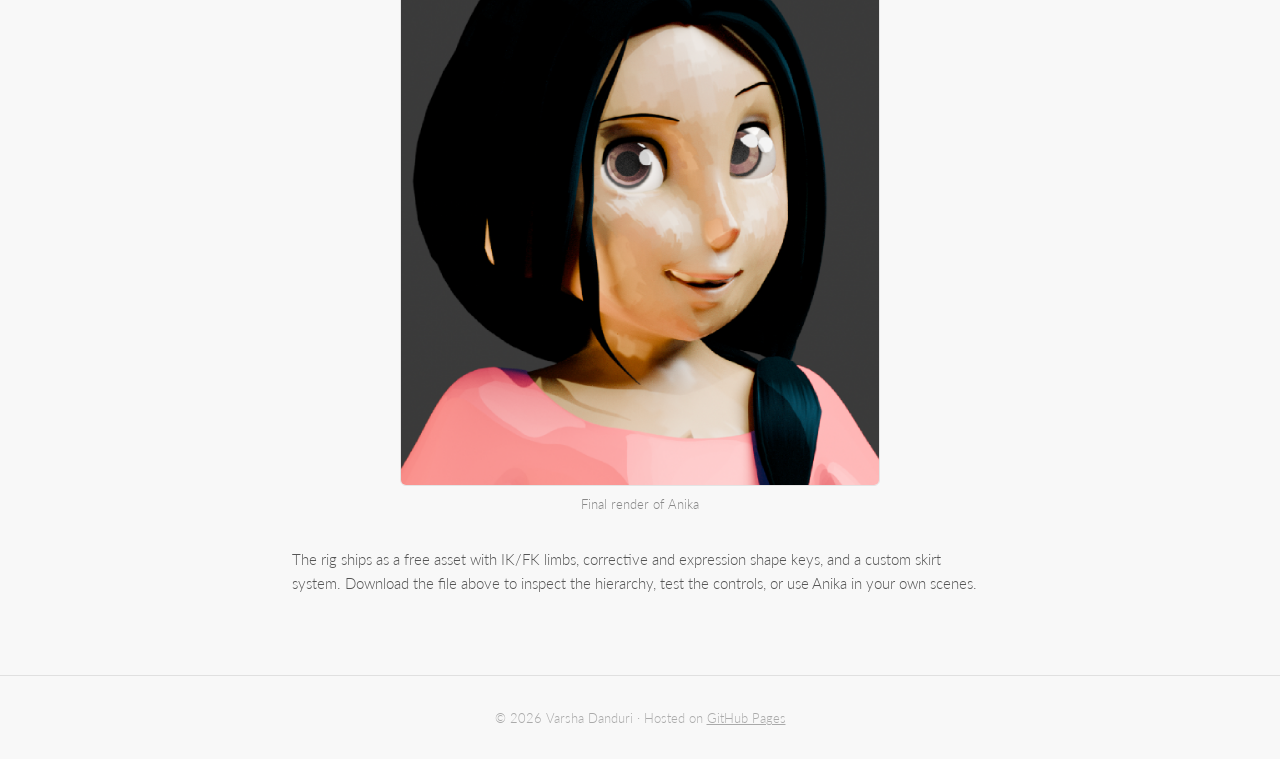
==== commit b0ee183d: "added resume" ====
--- a/anika-rig.html
+++ b/anika-rig.html
@@ -14,6 +14,7 @@
   <ul class="nav-links">
     <li><a href="index.html#about">About</a></li>
     <li><a href="index.html#portfolio" class="active">Portfolio</a></li>
+    <li><a href="resume.html">Resume</a></li>
   </ul>
 </nav>
 
--- a/styles.css
+++ b/styles.css
@@ -155,7 +155,7 @@
   margin-bottom: 1.5rem;
 }
 
-#software-engineering h2,
+#graphics h2,
 #ml-data h2,
 #leadership h2 {
   margin-top: 1rem;
@@ -458,3 +458,216 @@
 footer a {
   color: #aaa;
 }
+
+.container--resume {
+  max-width: 900px;
+}
+
+/* RESUME */
+.resume-toolbar {
+  display: flex;
+  flex-wrap: wrap;
+  gap: 0.6rem;
+  margin-bottom: 1.2rem;
+}
+
+.download-btn--secondary {
+  background: #f8f8f8;
+}
+
+.pdf-viewer {
+  background: #fff;
+  border: 1px solid #e4e4e4;
+  border-radius: 6px;
+  overflow: hidden;
+  margin-bottom: 0.75rem;
+  height: min(82vh, 980px);
+}
+
+.pdf-viewer iframe {
+  width: 100%;
+  height: 100%;
+  border: none;
+  display: block;
+}
+
+.pdf-viewer-fallback {
+  font-size: 0.8rem;
+  color: #888;
+  margin-bottom: 2rem;
+  text-align: center;
+}
+
+.pdf-viewer-fallback a {
+  color: #555;
+  border-bottom: 1px solid #ccc;
+  text-decoration: none;
+}
+
+.pdf-viewer-fallback a:hover {
+  color: #000;
+  border-color: #999;
+}
+
+.web-resume-label {
+  font-size: 0.72rem;
+  font-weight: 700;
+  text-transform: uppercase;
+  letter-spacing: 0.08em;
+  color: #888;
+  margin-bottom: 1rem;
+  text-align: center;
+}
+
+@media print {
+  nav,
+  footer,
+  .resume-toolbar,
+  .pdf-viewer,
+  .pdf-viewer-fallback,
+  .web-resume-label {
+    display: none;
+  }
+
+  .container {
+    padding-top: 0;
+    max-width: none;
+  }
+
+  .resume {
+    border: none;
+    box-shadow: none;
+    padding: 0;
+  }
+
+  body {
+    background: #fff;
+    font-size: 11pt;
+  }
+
+  .resume a {
+    color: #000;
+    border: none;
+  }
+}
+
+.resume {
+  background: #fff;
+  border: 1px solid #e4e4e4;
+  border-radius: 6px;
+  padding: 2rem 2.2rem 2.5rem;
+  margin-bottom: 3rem;
+  font-size: 0.88rem;
+  line-height: 1.55;
+  color: #333;
+}
+
+.resume-header {
+  text-align: center;
+  margin-bottom: 1.8rem;
+  padding-bottom: 1.2rem;
+  border-bottom: 1px solid #e8e8e8;
+}
+
+.resume-header h1 {
+  font-size: 1.5rem;
+  font-weight: 700;
+  margin-bottom: 0.5rem;
+  letter-spacing: 0.02em;
+}
+
+.resume-contact {
+  font-size: 0.78rem;
+  color: #666;
+  line-height: 1.6;
+}
+
+.resume-contact a {
+  color: #555;
+  text-decoration: none;
+  border-bottom: 1px solid #ddd;
+}
+
+.resume-contact a:hover {
+  color: #000;
+  border-color: #999;
+}
+
+.resume-section {
+  margin-bottom: 1.5rem;
+}
+
+.resume-section h2 {
+  font-size: 0.72rem;
+  font-weight: 700;
+  text-transform: uppercase;
+  letter-spacing: 0.08em;
+  color: #444;
+  border-bottom: 1px solid #e0e0e0;
+  padding-bottom: 0.35rem;
+  margin-bottom: 0.85rem;
+}
+
+.resume-section p {
+  margin-bottom: 0.45rem;
+  color: #444;
+}
+
+.resume-section p strong {
+  font-weight: 700;
+  color: #333;
+}
+
+.resume-section ul {
+  margin: 0.25rem 0 0 1.1rem;
+  padding: 0;
+}
+
+.resume-section li {
+  margin-bottom: 0.4rem;
+  color: #444;
+}
+
+.resume-entry {
+  margin-bottom: 1.1rem;
+}
+
+.resume-entry-head {
+  display: flex;
+  flex-wrap: wrap;
+  justify-content: space-between;
+  gap: 0.25rem 1rem;
+  margin-bottom: 0.25rem;
+}
+
+.resume-entry-title {
+  font-weight: 700;
+  color: #222;
+  flex: 1 1 14rem;
+}
+
+.resume-entry-date {
+  font-size: 0.78rem;
+  color: #777;
+  white-space: nowrap;
+}
+
+.resume-entry-sub {
+  font-size: 0.82rem;
+  color: #555;
+  margin-bottom: 0.35rem;
+}
+
+@media (max-width: 600px) {
+  .resume {
+    padding: 1.4rem 1.2rem 2rem;
+  }
+
+  .resume-entry-head {
+    flex-direction: column;
+  }
+
+  .resume-entry-date {
+    white-space: normal;
+  }
+}
